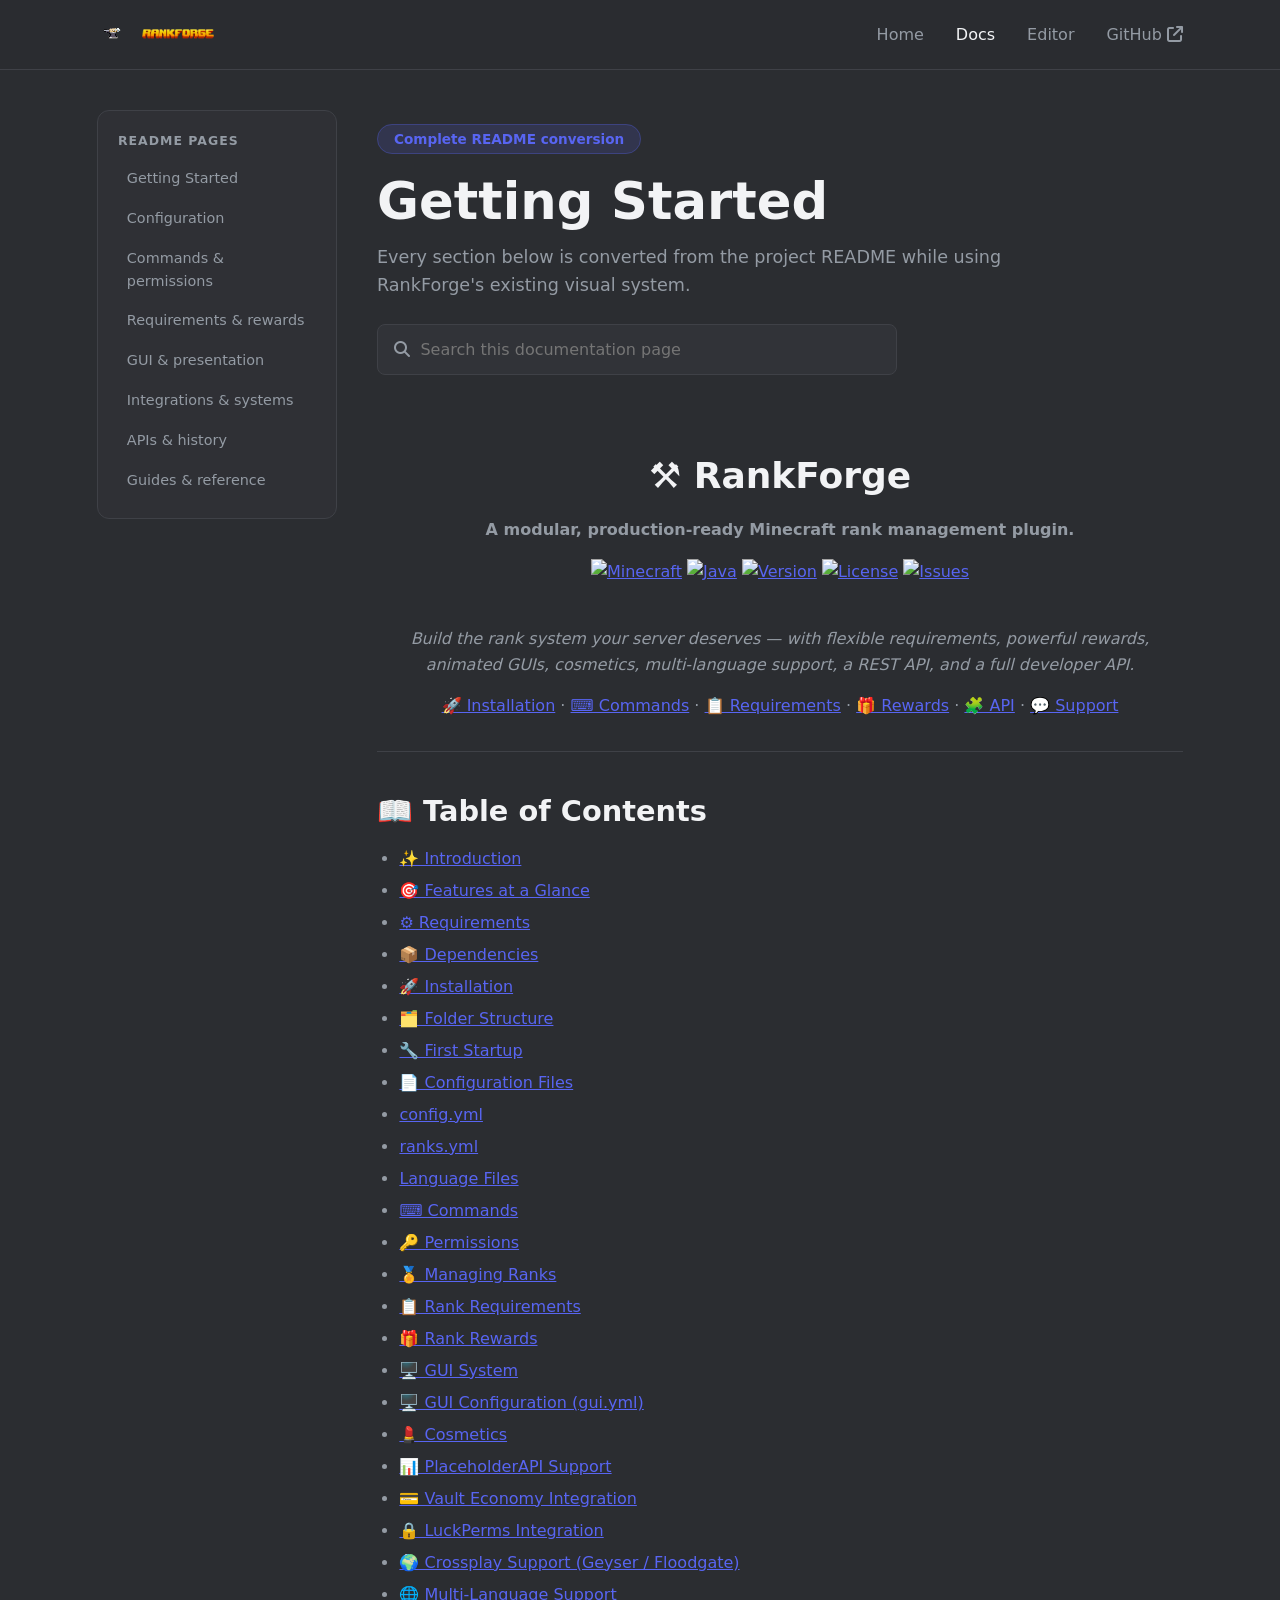
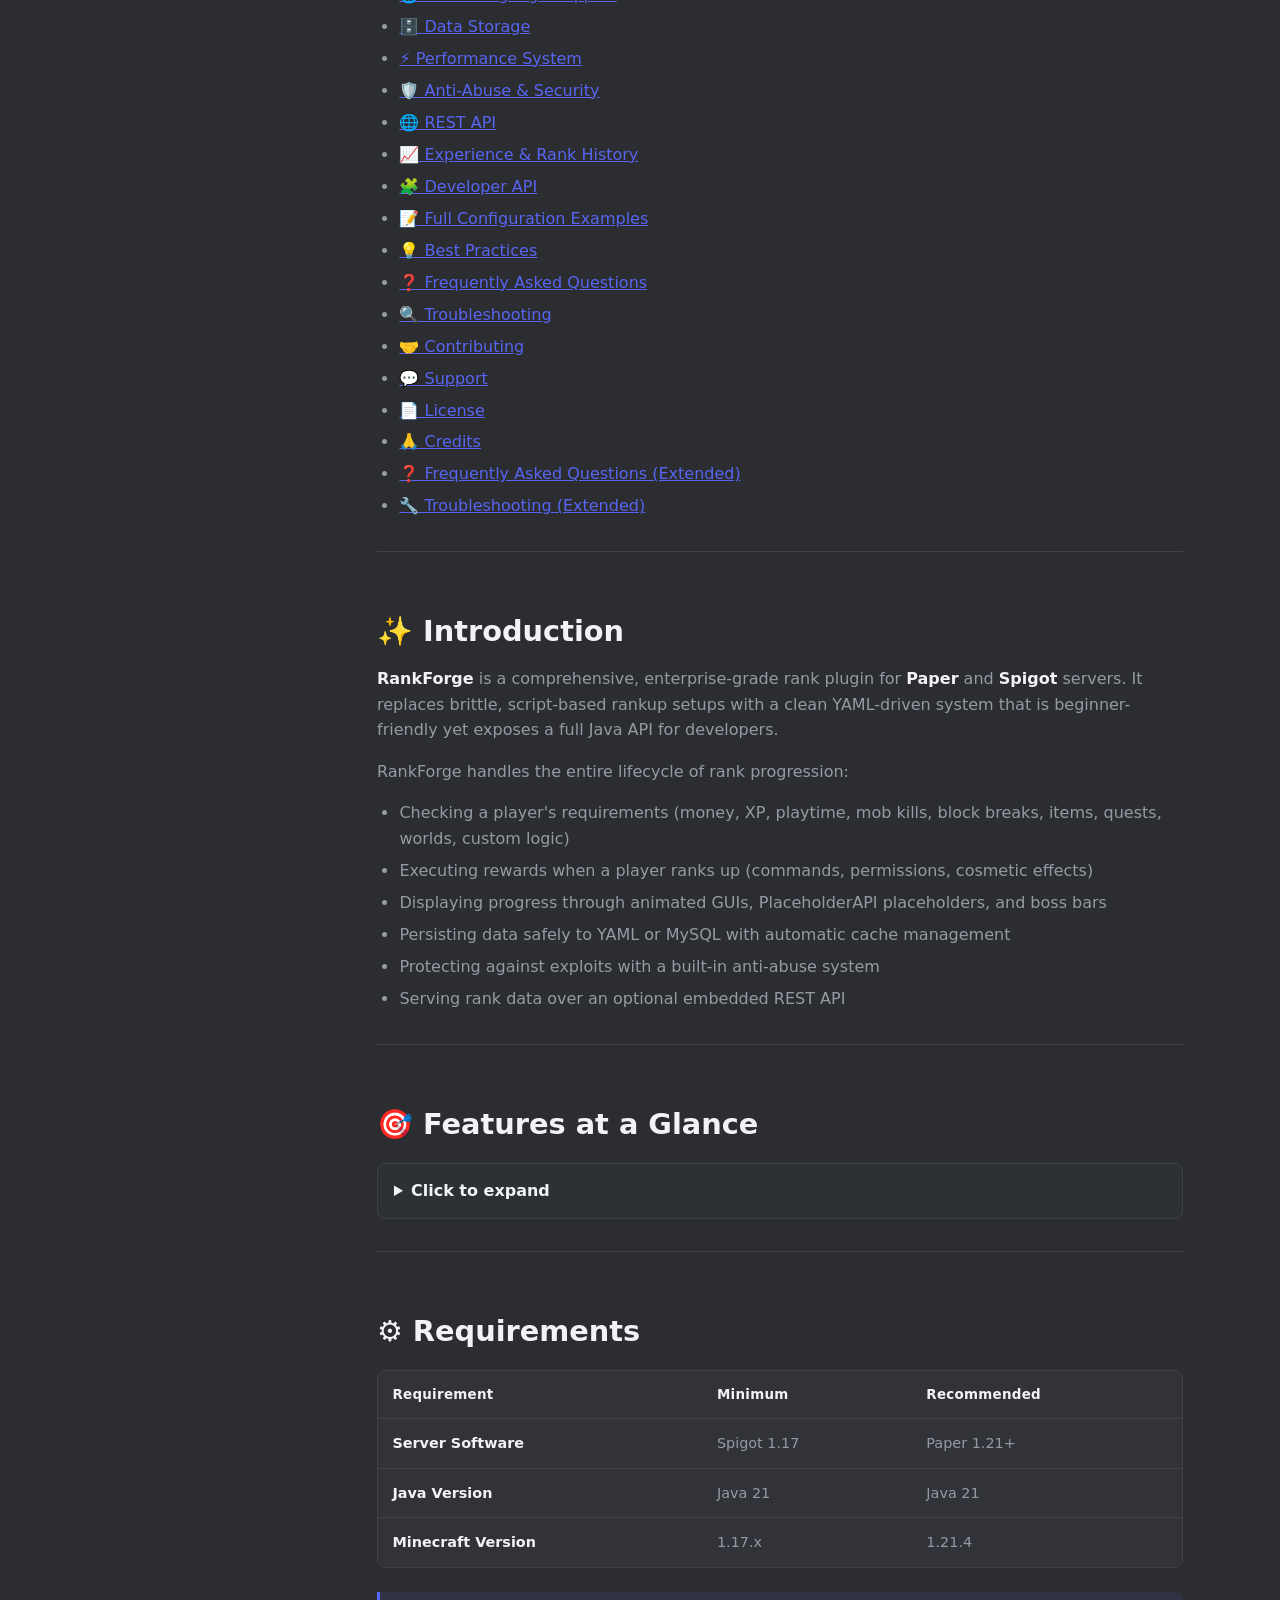
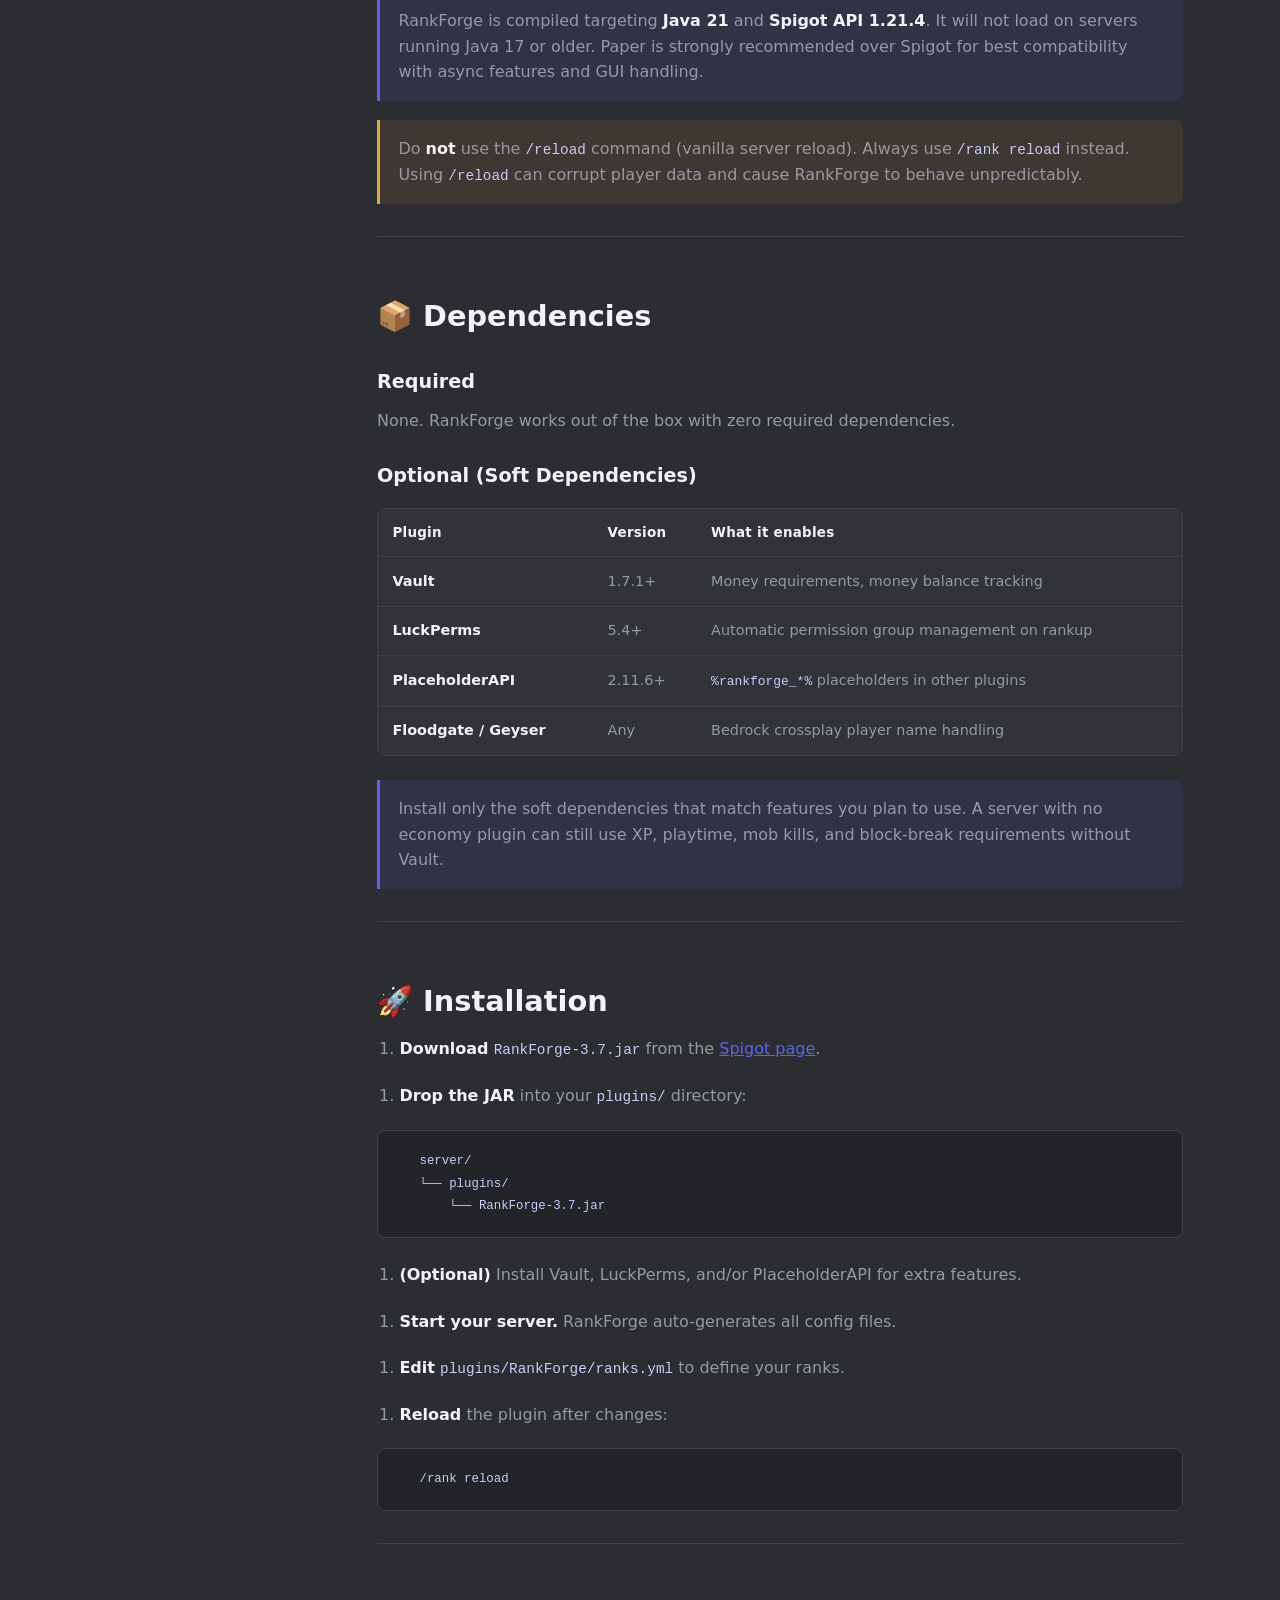
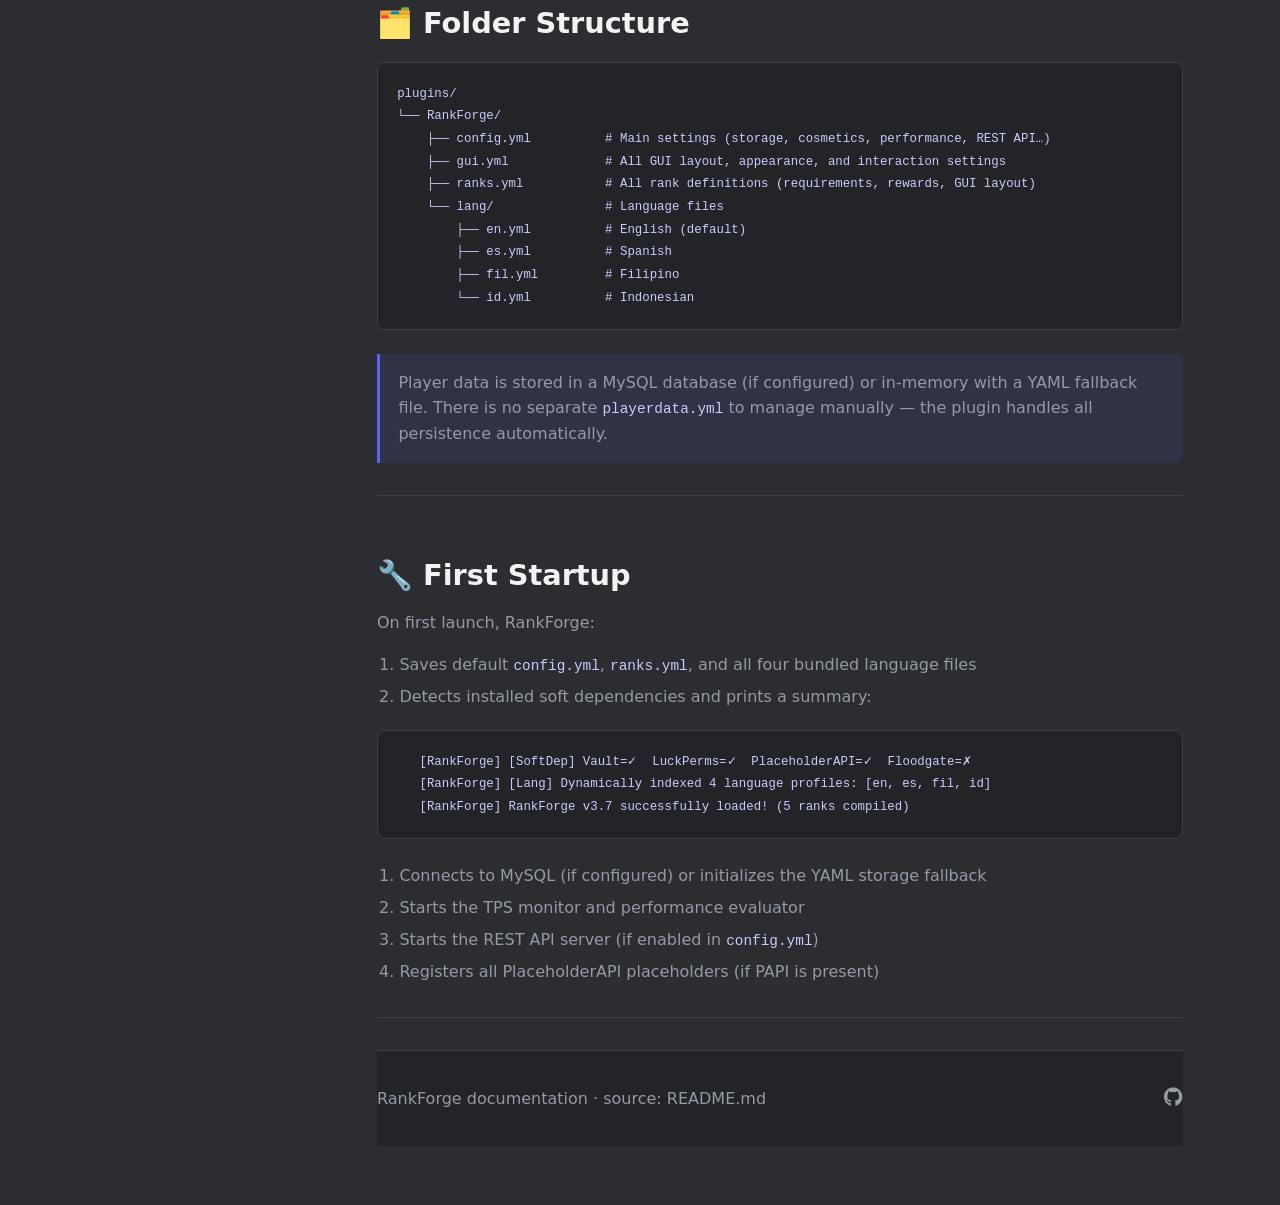
==== docs/index.html @ 4c7c8522 "Updated" ====
<!DOCTYPE html>
<html lang="en">
<head>
    <meta charset="UTF-8">
    <meta name="viewport" content="width=device-width, initial-scale=1.0">
    <meta name="description" content="Complete RankForge documentation converted from README.md.">
    <link rel="icon" href="../assets/img/icon.png">
    <title>Getting Started · RankForge Docs</title>
    <link rel="stylesheet" href="../css/style.css">
    <link rel="stylesheet" href="docs.css">
    <link rel="stylesheet" href="https://cdnjs.cloudflare.com/ajax/libs/font-awesome/6.4.0/css/all.min.css">
</head>
<body>
    <header class="navbar">
        <div class="container nav-container">
            <a href="../index.html" class="logo-brand">
                <img src="../assets/img/icon.png" alt="RankForge Icon" class="nav-icon">
                <img src="../assets/img/logo.png" alt="RankForge Logo" class="nav-logo-img">
            </a>
            <nav class="nav-links" id="navLinks">
                <a href="../index.html">Home</a>
                <a href="index.html" class="active">Docs</a>
                <a href="../editor/index.html">Editor</a>
                <a href="https://github.com/JoshuaOP/RankForge" target="_blank" rel="noreferrer">GitHub <i class="fa-solid fa-arrow-up-right-from-square"></i></a>
            </nav>
            <div class="hamburger" id="hamburger"><i class="fa-solid fa-bars"></i></div>
        </div>
    </header>

    <div class="docs-shell">
        <aside class="docs-sidebar" aria-label="Documentation pages">
            <h2>README pages</h2>
            <ul><li><a href="index.html" class="active">Getting Started</a></li><li><a href="configuration.html">Configuration</a></li><li><a href="commands.html">Commands &amp; permissions</a></li><li><a href="requirements.html">Requirements &amp; rewards</a></li><li><a href="gui.html">GUI &amp; presentation</a></li><li><a href="integrations.html">Integrations &amp; systems</a></li><li><a href="api.html">APIs &amp; history</a></li><li><a href="guides.html">Guides &amp; reference</a></li></ul>
        </aside>
        <main class="docs-main">
            <section class="docs-hero">
                <span class="badge">Complete README conversion</span>
                <h1>Getting Started</h1>
                <p>Every section below is converted from the project README while using RankForge's existing visual system.</p>
                <label class="docs-search" for="docsSearch">
                    <i class="fa-solid fa-magnifying-glass" aria-hidden="true"></i>
                    <input id="docsSearch" type="search" placeholder="Search this documentation page" autocomplete="off">
                </label>
            </section>
            <div class="docs-prose"><div align="center">
<h1 id="rankforge">⚒️ RankForge</h1>
<p><strong>A modular, production-ready Minecraft rank management plugin.</strong></p>
<p><a href="https://www.minecraft.net/" target="_blank" rel="noreferrer"><img class="docs-badge" src="https://img.shields.io/badge/Minecraft-1.20+-brightgreen?style=for-the-badge&amp;logo=minecraft" alt="Minecraft"></a> <a href="https://adoptium.net/" target="_blank" rel="noreferrer"><img class="docs-badge" src="https://img.shields.io/badge/Java-21%2B-orange?style=for-the-badge&amp;logo=openjdk" alt="Java"></a> <a href="https://github.com/JoshuaOP/RankForge/releases" target="_blank" rel="noreferrer"><img class="docs-badge" src="https://img.shields.io/badge/Version-3.7-purple?style=for-the-badge" alt="Version"></a> <a href="../LICENSE"><img class="docs-badge" src="https://img.shields.io/badge/License-MIT-blue?style=for-the-badge" alt="License"></a> <a href="https://github.com/JoshuaOP/RankForge/issues" target="_blank" rel="noreferrer"><img class="docs-badge" src="https://img.shields.io/github/issues/JoshuaOP/RankForge?style=for-the-badge" alt="Issues"></a></p>
<br/>
<p><em>Build the rank system your server deserves — with flexible requirements, powerful rewards, animated GUIs, cosmetics, multi-language support, a REST API, and a full developer API.</em></p>
<p><a href="index.html#installation">🚀 Installation</a> · <a href="commands.html#commands">⌨️ Commands</a> · <a href="requirements.html#rank-requirements">📋 Requirements</a> · <a href="requirements.html#rank-rewards">🎁 Rewards</a> · <a href="api.html#developer-api">🧩 API</a> · <a href="guides.html#support">💬 Support</a></p>
</div>
<hr>
<section class="docs-section"><h2 id="table-of-contents">📖 Table of Contents</h2>
<ul><li><a href="index.html#introduction">✨ Introduction</a></li><li><a href="index.html#features-at-a-glance">🎯 Features at a Glance</a></li><li><a href="index.html#requirements-1">⚙️ Requirements</a></li><li><a href="index.html#dependencies">📦 Dependencies</a></li><li><a href="index.html#installation">🚀 Installation</a></li><li><a href="index.html#folder-structure">🗂️ Folder Structure</a></li><li><a href="index.html#first-startup">🔧 First Startup</a></li><li><a href="configuration.html#configuration-files">📄 Configuration Files</a></li><li><a href="configuration.html#configyml">config.yml</a></li><li><a href="configuration.html#ranksyml">ranks.yml</a></li><li><a href="configuration.html#language-files">Language Files</a></li><li><a href="commands.html#commands">⌨️ Commands</a></li><li><a href="commands.html#permissions">🔑 Permissions</a></li><li><a href="commands.html#managing-ranks">🏅 Managing Ranks</a></li><li><a href="requirements.html#rank-requirements">📋 Rank Requirements</a></li><li><a href="requirements.html#rank-rewards">🎁 Rank Rewards</a></li><li><a href="gui.html#gui-system">🖥️ GUI System</a></li><li><a href="gui.html#gui-configuration-guiyml">🖥️ GUI Configuration (gui.yml)</a></li><li><a href="gui.html#cosmetics-1">💄 Cosmetics</a></li><li><a href="gui.html#placeholderapi-support">📊 PlaceholderAPI Support</a></li><li><a href="integrations.html#vault-economy-integration">💳 Vault Economy Integration</a></li><li><a href="integrations.html#luckperms-integration">🔒 LuckPerms Integration</a></li><li><a href="integrations.html#crossplay-support-geyser-floodgate">🌍 Crossplay Support (Geyser / Floodgate)</a></li><li><a href="integrations.html#multi-language-support">🌐 Multi-Language Support</a></li><li><a href="integrations.html#data-storage-1">🗄️ Data Storage</a></li><li><a href="integrations.html#performance-system">⚡ Performance System</a></li><li><a href="integrations.html#anti-abuse-security">🛡️ Anti-Abuse &amp; Security</a></li><li><a href="api.html#rest-api-1">🌐 REST API</a></li><li><a href="api.html#experience-rank-history">📈 Experience &amp; Rank History</a></li><li><a href="api.html#developer-api">🧩 Developer API</a></li><li><a href="guides.html#full-configuration-examples">📝 Full Configuration Examples</a></li><li><a href="guides.html#best-practices">💡 Best Practices</a></li><li><a href="guides.html#frequently-asked-questions-1">❓ Frequently Asked Questions</a></li><li><a href="guides.html#troubleshooting-1">🔍 Troubleshooting</a></li><li><a href="guides.html#contributing">🤝 Contributing</a></li><li><a href="guides.html#support">💬 Support</a></li><li><a href="guides.html#license">📄 License</a></li><li><a href="guides.html#credits">🙏 Credits</a></li><li><a href="guides.html#frequently-asked-questions-1">❓ Frequently Asked Questions (Extended)</a></li><li><a href="guides.html#troubleshooting-1">🔧 Troubleshooting (Extended)</a></li></ul>
<hr></section>
<section class="docs-section"><h2 id="introduction">✨ Introduction</h2>
<p><strong>RankForge</strong> is a comprehensive, enterprise-grade rank plugin for <strong>Paper</strong> and <strong>Spigot</strong> servers. It replaces brittle, script-based rankup setups with a clean YAML-driven system that is beginner-friendly yet exposes a full Java API for developers.</p>
<p>RankForge handles the entire lifecycle of rank progression:</p>
<ul><li>Checking a player's requirements (money, XP, playtime, mob kills, block breaks, items, quests, worlds, custom logic)</li><li>Executing rewards when a player ranks up (commands, permissions, cosmetic effects)</li><li>Displaying progress through animated GUIs, PlaceholderAPI placeholders, and boss bars</li><li>Persisting data safely to YAML or MySQL with automatic cache management</li><li>Protecting against exploits with a built-in anti-abuse system</li><li>Serving rank data over an optional embedded REST API</li></ul>
<hr></section>
<section class="docs-section"><h2 id="features-at-a-glance">🎯 Features at a Glance</h2>
<details class="docs-details">
<summary><strong>Click to expand</strong></summary>
<h3 id="core">Core</h3>
<ul><li>🏅 Unlimited ranks defined in a single <code>ranks.yml</code></li><li>🔗 Linked-list rank chain: each rank points to the next via <code>next-rank</code></li><li>🛡️ Slot-based GUI positioning — each rank occupies a configurable inventory slot</li><li>💾 Hot-reload without server restart (<code>/rank reload</code>)</li><li>🔧 In-game rank creation, editing, and deletion via chat prompts and GUI</li></ul>
<h3 id="requirements">Requirements</h3>
<ul><li>💰 <strong>Money</strong> — Vault economy balance</li><li>⭐ <strong>XP Level</strong> — Vanilla Minecraft experience level</li><li>⏱️ <strong>Playtime</strong> — Tracked via real wall-clock time (independent of server TPS), configurable with a human-readable duration format (<code>1d 12hr 30m</code>) or plain minutes</li><li>⚔️ <strong>Mob Kills</strong> — Tracked via vanilla <code>MOB_KILLS</code> statistic</li><li>🪨 <strong>Block Breaks</strong> — Exact per-player counter via a dedicated event listener</li><li>📊 <strong>Bukkit Statistics</strong> — Any untyped <code>Statistic</code> enum value</li><li>🔐 <strong>Permission</strong> — A single required permission node</li><li>🧩 <strong>Quests</strong> — Quest IDs checked as <code>rankforge.quest.completed.&lt;id&gt;</code> permissions</li><li>🗺️ <strong>World Lock</strong> — Player must be in a specific world</li><li>🎒 <strong>Items</strong> — Specific materials and quantities in inventory</li><li>🔧 <strong>Custom</strong> — Register your own logic via <code>CustomRequirementRegistry</code> API</li></ul>
<h3 id="rewards">Rewards</h3>
<ul><li>💻 <strong>Commands</strong> — Execute any console command on rankup</li><li>🔐 <strong>Permissions</strong> — Auto-apply LuckPerms groups or Bukkit permission attachments</li><li>📣 <strong>Server Broadcast</strong> — Configurable chat broadcast to all players</li><li>🎬 <strong>Title &amp; Subtitle</strong> — Full-screen rank-up title with configurable timing</li><li>🔊 <strong>Action Bar</strong> — Persistent action bar notification on rankup</li><li>🌟 <strong>Boss Bar</strong> — Rank-up and progress boss bars with auto-dismiss</li><li>✨ <strong>Particle Trail</strong> — Timed particle effect around the player on rankup</li><li>🪧 <strong>Tablist Prefix</strong> — Player's tab-list name updated with their rank prefix</li></ul>
<h3 id="administration">Administration</h3>
<ul><li>🖥️ <strong>Animated Rank Tree GUI</strong> — Players browse all ranks visually</li><li>✏️ <strong>Admin Editor GUI</strong> — Create and edit ranks in-game</li><li>🔀 <strong>Drag-and-Drop Slot Editor</strong> — Reorder ranks in the GUI without editing YAML</li><li>👥 <strong>Player List GUI</strong> — Browse and edit any player's rank data in-game</li><li>🎯 <strong>Requirement Bypass</strong> — Waive a single requirement for a specific player with <code>/rank bypassreq</code>, without force-setting their rank</li><li>🌍 <strong>Multi-Language</strong> — Built-in: English, Spanish, Filipino, Indonesian; fully extensible</li><li>🌐 <strong>REST API</strong> — Optional embedded HTTP server for external dashboard integrations</li><li>📈 <strong>Rank History</strong> — Full per-player audit log of every rank change</li><li>🎮 <strong>XP Management</strong> — Custom experience tracking with admin set/add commands</li><li>📦 <strong>MySQL + HikariCP</strong> — Connection-pooled MySQL backend; YAML fallback</li><li>🔄 <strong>Auto-Repair</strong> — Orphaned rank IDs repaired automatically on reload/join</li><li>⚡ <strong>TPS-Aware Performance</strong> — Automatically degrades heavy effects under server load</li><li>🛡️ <strong>Anti-Abuse</strong> — Macro detection, command rate limiting, admin rollback tracking</li><li>🎮 <strong>Crossplay</strong> — Native Geyser/Floodgate Bedrock prefix stripping</li></ul>
</details>
<hr></section>
<section class="docs-section"><h2 id="requirements-1">⚙️ Requirements</h2>
<div class="docs-table-wrap"><table class="docs-table"><thead><tr><th>Requirement</th><th>Minimum</th><th>Recommended</th></tr></thead><tbody><tr><td><strong>Server Software</strong></td><td>Spigot 1.17</td><td>Paper 1.21+</td></tr><tr><td><strong>Java Version</strong></td><td>Java 21</td><td>Java 21</td></tr><tr><td><strong>Minecraft Version</strong></td><td>1.17.x</td><td>1.21.4</td></tr></tbody></table></div>
<div class="docs-callout important"><p>RankForge is compiled targeting <strong>Java 21</strong> and <strong>Spigot API 1.21.4</strong>. It will not load on servers running Java 17 or older. Paper is strongly recommended over Spigot for best compatibility with async features and GUI handling.</p></div>
<div class="docs-callout warning"><p>Do <strong>not</strong> use the <code>/reload</code> command (vanilla server reload). Always use <code>/rank reload</code> instead. Using <code>/reload</code> can corrupt player data and cause RankForge to behave unpredictably.</p></div>
<hr></section>
<section class="docs-section"><h2 id="dependencies">📦 Dependencies</h2>
<h3 id="required">Required</h3>
<p>None. RankForge works out of the box with zero required dependencies.</p>
<h3 id="optional-soft-dependencies">Optional (Soft Dependencies)</h3>
<div class="docs-table-wrap"><table class="docs-table"><thead><tr><th>Plugin</th><th>Version</th><th>What it enables</th></tr></thead><tbody><tr><td><strong>Vault</strong></td><td>1.7.1+</td><td>Money requirements, money balance tracking</td></tr><tr><td><strong>LuckPerms</strong></td><td>5.4+</td><td>Automatic permission group management on rankup</td></tr><tr><td><strong>PlaceholderAPI</strong></td><td>2.11.6+</td><td><code>%rankforge_*%</code> placeholders in other plugins</td></tr><tr><td><strong>Floodgate / Geyser</strong></td><td>Any</td><td>Bedrock crossplay player name handling</td></tr></tbody></table></div>
<div class="docs-callout tip"><p>Install only the soft dependencies that match features you plan to use. A server with no economy plugin can still use XP, playtime, mob kills, and block-break requirements without Vault.</p></div>
<hr></section>
<section class="docs-section"><h2 id="installation">🚀 Installation</h2>
<ol><li><strong>Download</strong> <code>RankForge-3.7.jar</code> from the <a href="https://www.spigotmc.org/resources/%E2%9C%A6-rankforge-%E2%9A%A1.134929/" target="_blank" rel="noreferrer">Spigot page</a>.</li></ol>
<ol><li><strong>Drop the JAR</strong> into your <code>plugins/</code> directory:</li></ol>
<pre class="docs-code"><code>   server/
   └── plugins/
       └── RankForge-3.7.jar</code></pre>
<ol><li><strong>(Optional)</strong> Install Vault, LuckPerms, and/or PlaceholderAPI for extra features.</li></ol>
<ol><li><strong>Start your server.</strong> RankForge auto-generates all config files.</li></ol>
<ol><li><strong>Edit</strong> <code>plugins/RankForge/ranks.yml</code> to define your ranks.</li></ol>
<ol><li><strong>Reload</strong> the plugin after changes:</li></ol>
<pre class="docs-code"><code>   /rank reload</code></pre>
<hr></section>
<section class="docs-section"><h2 id="folder-structure">🗂️ Folder Structure</h2>
<pre class="docs-code"><code>plugins/
└── RankForge/
    ├── config.yml          # Main settings (storage, cosmetics, performance, REST API…)
    ├── gui.yml             # All GUI layout, appearance, and interaction settings
    ├── ranks.yml           # All rank definitions (requirements, rewards, GUI layout)
    └── lang/               # Language files
        ├── en.yml          # English (default)
        ├── es.yml          # Spanish
        ├── fil.yml         # Filipino
        └── id.yml          # Indonesian</code></pre>
<div class="docs-callout note"><p>Player data is stored in a MySQL database (if configured) or in-memory with a YAML fallback file. There is no separate <code>playerdata.yml</code> to manage manually — the plugin handles all persistence automatically.</p></div>
<hr></section>
<section class="docs-section"><h2 id="first-startup">🔧 First Startup</h2>
<p>On first launch, RankForge:</p>
<ol><li>Saves default <code>config.yml</code>, <code>ranks.yml</code>, and all four bundled language files</li><li>Detects installed soft dependencies and prints a summary:</li></ol>
<pre class="docs-code"><code>   [RankForge] [SoftDep] Vault=✓  LuckPerms=✓  PlaceholderAPI=✓  Floodgate=✗
   [RankForge] [Lang] Dynamically indexed 4 language profiles: [en, es, fil, id]
   [RankForge] RankForge v3.7 successfully loaded! (5 ranks compiled)</code></pre>
<ol><li>Connects to MySQL (if configured) or initializes the YAML storage fallback</li><li>Starts the TPS monitor and performance evaluator</li><li>Starts the REST API server (if enabled in <code>config.yml</code>)</li><li>Registers all PlaceholderAPI placeholders (if PAPI is present)</li></ol>
<hr></section></div>
            <footer class="docs-footer">
                <div class="footer-content">
                    <span>RankForge documentation · source: README.md</span>
                    <div class="social-links">
                        <a href="https://github.com/JoshuaOP/RankForge" target="_blank" rel="noreferrer" aria-label="RankForge on GitHub"><i class="fa-brands fa-github"></i></a>
                    </div>
                </div>
            </footer>
        </main>
    </div>
    <script src="../js/main.js"></script>
    <script src="docs.js"></script>
</body>
</html>
---- css/style.css ----
:root {
    --bg-color: #2b2d31;        /* Neutral medium slate gray background */
    --card-bg: #313338;         /* Slightly lighter gray for cards */
    --accent-color: #5865f2;    /* Vibrant accent */
    --accent-hover: #4752c4;
    --text-main: #f2f3f5;       /* High-contrast readable text */
    --text-muted: #949ba4;      /* Muted gray text */
    --border-color: #3f4147;    /* Subtle matching border */
}

* {
    margin: 0;
    padding: 0;
    box-sizing: border-box;
    font-family: 'Segoe UI', system-ui, -apple-system, sans-serif;
}

body {
    background-color: var(--bg-color);
    color: var(--text-main);
    line-height: 1.6;
}

/* Container */
.container {
    max-width: 1150px;
    margin: 0 auto;
    padding: 0 2rem;
}

/* Navbar */
.navbar {
    position: fixed;
    top: 0;
    left: 0;
    width: 100%;
    background: rgba(43, 45, 49, 0.9);
    backdrop-filter: blur(10px);
    border-bottom: 1px solid var(--border-color);
    z-index: 1000;
    height: 70px;
    display: flex;
    align-items: center;
}

.nav-container {
    display: flex;
    justify-content: space-between;
    align-items: center;
    width: 100%;
}

/* Navbar Logo Branding */
.logo-brand {
    display: flex;
    align-items: center;
    gap: 0.6rem;
    text-decoration: none;
}

.nav-icon {
    width: 32px;
    height: 32px;
    object-fit: contain;
    image-rendering: pixelated;
}

.nav-logo-img {
    height: 26px;
    width: auto;
    object-fit: contain;
}

.nav-links {
    display: flex;
    gap: 2rem;
    align-items: center;
}

.nav-links a {
    color: var(--text-muted);
    text-decoration: none;
    font-weight: 500;
    transition: color 0.2s;
}

.nav-links a:hover, .nav-links a.active {
    color: var(--text-main);
}

.hamburger {
    display: none;
    cursor: pointer;
    font-size: 1.5rem;
    color: var(--text-main);
}

/* Hero Section */
.hero {
    position: relative;
    padding: 10rem 0 6rem;
    text-align: center;
    overflow: hidden;
}

.hero-glow {
    position: absolute;
    top: 20%;
    left: 50%;
    transform: translate(-50%, -50%);
    width: 400px;
    height: 400px;
    background: var(--accent-color);
    filter: blur(140px);
    opacity: 0.15;
    z-index: -1;
}

.badge {
    background: rgba(88, 101, 242, 0.15);
    color: var(--accent-color);
    padding: 0.4rem 1rem;
    border-radius: 50px;
    font-size: 0.85rem;
    font-weight: 600;
    border: 1px solid rgba(88, 101, 242, 0.3);
}

/* Custom Hero Graphic Banner */
.hero-logo-container {
    margin: 1.5rem auto 1rem;
}

.hero-logo {
    max-width: 100%;
    width: 550px;
    height: auto;
    object-fit: contain;
    filter: drop-shadow(0 10px 20px rgba(0, 0, 0, 0.3));
}

.hero p {
    color: var(--text-muted);
    font-size: 1.15rem;
    max-width: 600px;
    margin: 0 auto 2.5rem;
}

.hero-btns {
    display: flex;
    gap: 1rem;
    justify-content: center;
}

.btn {
    display: inline-flex;
    align-items: center;
    gap: 0.6rem;
    padding: 0.75rem 1.5rem;
    border-radius: 8px;
    font-weight: 600;
    text-decoration: none;
    transition: background 0.2s, transform 0.1s;
}

.btn-primary {
    background-color: var(--accent-color);
    color: white;
}

.btn-primary:hover {
    background-color: var(--accent-hover);
}

.btn-secondary {
    background-color: var(--card-bg);
    color: var(--text-main);
    border: 1px solid var(--border-color);
}

.btn-secondary:hover {
    background-color: #383a40;
}

/* Features Section */
.features {
    padding: 5rem 0;
    text-align: center;
}

.features h2 {
    font-size: 2.2rem;
    margin-bottom: 0.5rem;
}

.section-subtitle {
    color: var(--text-muted);
    margin-bottom: 3rem;
}

.feature-grid {
    display: grid;
    grid-template-columns: repeat(auto-fit, minmax(300px, 1fr));
    gap: 2rem;
    text-align: left;
}

.feature-card {
    background-color: var(--card-bg);
    border: 1px solid var(--border-color);
    padding: 2.5rem;
    border-radius: 12px;
    box-shadow: 0 4px 6px -1px rgba(0, 0, 0, 0.1);
    transition: transform 0.2s, border-color 0.2s;
}

.feature-card:hover {
    transform: translateY(-4px);
    border-color: var(--accent-color);
}

.icon-box {
    font-size: 1.5rem;
    color: var(--accent-color);
    margin-bottom: 1.2rem;
}

.feature-card h3 {
    margin-bottom: 0.75rem;
    font-size: 1.25rem;
}

.feature-card p {
    color: var(--text-muted);
    font-size: 0.95rem;
}

/* Footer */
footer {
    border-top: 1px solid var(--border-color);
    padding: 2rem 0;
    margin-top: 4rem;
    color: var(--text-muted);
    background-color: #232428;
}

.footer-content {
    display: flex;
    justify-content: space-between;
    align-items: center;
}

.social-links {
    display: flex;
    gap: 1.5rem;
    font-size: 1.2rem;
}

.social-links a {
    color: var(--text-muted);
    transition: color 0.2s;
}

.social-links a:hover {
    color: var(--text-main);
}

/* Responsive Design & Mobile Menu Fixes */
@media (max-width: 768px) {
    .nav-links {
        display: none;
        flex-direction: column;
        position: absolute;
        top: 70px;
        left: 0;
        width: 100%;
        background-color: var(--card-bg);
        padding: 1.5rem 2rem;
        border-bottom: 1px solid var(--border-color);
        box-shadow: 0 10px 25px rgba(0, 0, 0, 0.4);
        gap: 1.2rem;
    }

    .nav-links.active {
        display: flex;
    }

    .hamburger {
        display: block;
    }

    .hero {
        padding: 8rem 0 4rem;
    }

    .hero-logo {
        width: 100%;
        max-width: 320px;
    }

    .hero-btns {
        flex-direction: column;
        width: 100%;
        padding: 0 1rem;
    }

    .btn {
        width: 100%;
        justify-content: center;
    }

    .footer-content {
        flex-direction: column;
        gap: 1rem;
        text-align: center;
    }
}
---- docs/docs.css ----
:root {
    --bg-color: #2b2d31;        /* Neutral medium slate gray background */
    --card-bg: #313338;         /* Slightly lighter gray for cards */
    --accent-color: #5865f2;    /* Vibrant accent */
    --accent-hover: #4752c4;
    --text-main: #f2f3f5;       /* High-contrast readable text */
    --text-muted: #949ba4;      /* Muted gray text */
    --border-color: #3f4147;    /* Subtle matching border */
}

* {
    margin: 0;
    padding: 0;
    box-sizing: border-box;
    font-family: 'Segoe UI', system-ui, -apple-system, sans-serif;
}

body {
    background-color: var(--bg-color);
    color: var(--text-main);
    line-height: 1.6;
}

/* Container */
.container {
    max-width: 1150px;
    margin: 0 auto;
    padding: 0 2rem;
}

/* Navbar */
.navbar {
    position: fixed;
    top: 0;
    left: 0;
    width: 100%;
    background: rgba(43, 45, 49, 0.9);
    backdrop-filter: blur(10px);
    border-bottom: 1px solid var(--border-color);
    z-index: 1000;
    height: 70px;
    display: flex;
    align-items: center;
}

.nav-container {
    display: flex;
    justify-content: space-between;
    align-items: center;
    width: 100%;
}

/* Navbar Logo Branding */
.logo-brand {
    display: flex;
    align-items: center;
    gap: 0.6rem;
    text-decoration: none;
}

.nav-icon {
    width: 32px;
    height: 32px;
    object-fit: contain;
    image-rendering: pixelated;
}

.nav-logo-img {
    height: 26px;
    width: auto;
    object-fit: contain;
}

.nav-links {
    display: flex;
    gap: 2rem;
    align-items: center;
}

.nav-links a {
    color: var(--text-muted);
    text-decoration: none;
    font-weight: 500;
    transition: color 0.2s;
}

.nav-links a:hover, .nav-links a.active {
    color: var(--text-main);
}

.hamburger {
    display: none;
    cursor: pointer;
    font-size: 1.5rem;
    color: var(--text-main);
}

/* Hero Section */
.hero {
    position: relative;
    padding: 10rem 0 6rem;
    text-align: center;
    overflow: hidden;
}

.hero-glow {
    position: absolute;
    top: 20%;
    left: 50%;
    transform: translate(-50%, -50%);
    width: 400px;
    height: 400px;
    background: var(--accent-color);
    filter: blur(140px);
    opacity: 0.15;
    z-index: -1;
}

.badge {
    background: rgba(88, 101, 242, 0.15);
    color: var(--accent-color);
    padding: 0.4rem 1rem;
    border-radius: 50px;
    font-size: 0.85rem;
    font-weight: 600;
    border: 1px solid rgba(88, 101, 242, 0.3);
}

/* Custom Hero Graphic Banner */
.hero-logo-container {
    margin: 1.5rem auto 1rem;
}

.hero-logo {
    max-width: 100%;
    width: 550px;
    height: auto;
    object-fit: contain;
    filter: drop-shadow(0 10px 20px rgba(0, 0, 0, 0.3));
}

.hero p {
    color: var(--text-muted);
    font-size: 1.15rem;
    max-width: 600px;
    margin: 0 auto 2.5rem;
}

.hero-btns {
    display: flex;
    gap: 1rem;
    justify-content: center;
}

.btn {
    display: inline-flex;
    align-items: center;
    gap: 0.6rem;
    padding: 0.75rem 1.5rem;
    border-radius: 8px;
    font-weight: 600;
    text-decoration: none;
    transition: background 0.2s, transform 0.1s;
}

.btn-primary {
    background-color: var(--accent-color);
    color: white;
}

.btn-primary:hover {
    background-color: var(--accent-hover);
}

.btn-secondary {
    background-color: var(--card-bg);
    color: var(--text-main);
    border: 1px solid var(--border-color);
}

.btn-secondary:hover {
    background-color: #383a40;
}

/* Features Section */
.features {
    padding: 5rem 0;
    text-align: center;
}

.features h2 {
    font-size: 2.2rem;
    margin-bottom: 0.5rem;
}

.section-subtitle {
    color: var(--text-muted);
    margin-bottom: 3rem;
}

.feature-grid {
    display: grid;
    grid-template-columns: repeat(auto-fit, minmax(300px, 1fr));
    gap: 2rem;
    text-align: left;
}

.feature-card {
    background-color: var(--card-bg);
    border: 1px solid var(--border-color);
    padding: 2.5rem;
    border-radius: 12px;
    box-shadow: 0 4px 6px -1px rgba(0, 0, 0, 0.1);
    transition: transform 0.2s, border-color 0.2s;
}

.feature-card:hover {
    transform: translateY(-4px);
    border-color: var(--accent-color);
}

.icon-box {
    font-size: 1.5rem;
    color: var(--accent-color);
    margin-bottom: 1.2rem;
}

.feature-card h3 {
    margin-bottom: 0.75rem;
    font-size: 1.25rem;
}

.feature-card p {
    color: var(--text-muted);
    font-size: 0.95rem;
}

/* Footer */
footer {
    border-top: 1px solid var(--border-color);
    padding: 2rem 0;
    margin-top: 4rem;
    color: var(--text-muted);
    background-color: #232428;
}

.footer-content {
    display: flex;
    justify-content: space-between;
    align-items: center;
}

.social-links {
    display: flex;
    gap: 1.5rem;
    font-size: 1.2rem;
}

.social-links a {
    color: var(--text-muted);
    transition: color 0.2s;
}

.social-links a:hover {
    color: var(--text-main);
}

/* RankForge documentation layout additions.
   The shared site stylesheet remains the source of truth for colors, type, buttons,
   cards, navigation, and breakpoints. */
.docs-shell {
    display: grid;
    grid-template-columns: 240px minmax(0, 1fr);
    gap: 2.5rem;
    max-width: 1150px;
    margin: 70px auto 0;
    padding: 2.5rem 2rem 4rem;
}

.docs-sidebar {
    position: sticky;
    top: 94px;
    align-self: start;
    max-height: calc(100vh - 116px);
    overflow-y: auto;
    padding: 1.25rem;
    background: rgba(49, 51, 56, 0.72);
    border: 1px solid var(--border-color);
    border-radius: 12px;
}

.docs-sidebar h2 {
    font-size: 0.78rem;
    letter-spacing: 0.08em;
    text-transform: uppercase;
    color: var(--text-muted);
    margin: 1.25rem 0 0.6rem;
}

.docs-sidebar h2:first-child {
    margin-top: 0;
}

.docs-sidebar ul {
    list-style: none;
    display: grid;
    gap: 0.25rem;
}

.docs-sidebar a {
    display: block;
    color: var(--text-muted);
    font-size: 0.9rem;
    padding: 0.4rem 0.55rem;
    border-radius: 6px;
    text-decoration: none;
    transition: color 0.2s, background 0.2s;
}

.docs-sidebar a:hover,
.docs-sidebar a.active {
    color: var(--text-main);
    background: rgba(88, 101, 242, 0.14);
}

.docs-main {
    min-width: 0;
}

.docs-hero {
    padding: 1rem 0 2.5rem;
}

.docs-hero h1 {
    font-size: clamp(2.2rem, 5vw, 3.2rem);
    line-height: 1.15;
    margin: 1.25rem 0 0.8rem;
}

.docs-hero p {
    max-width: 720px;
    color: var(--text-muted);
    font-size: 1.1rem;
}

.docs-search {
    display: flex;
    align-items: center;
    gap: 0.65rem;
    max-width: 520px;
    margin-top: 1.5rem;
    padding: 0.75rem 1rem;
    background: var(--card-bg);
    border: 1px solid var(--border-color);
    border-radius: 8px;
    color: var(--text-muted);
}

.docs-search input {
    width: 100%;
    border: 0;
    outline: 0;
    color: var(--text-main);
    background: transparent;
    font: inherit;
}

.docs-search:focus-within {
    border-color: var(--accent-color);
}

.docs-section {
    scroll-margin-top: 92px;
    margin-top: 3.5rem;
}

.docs-section:first-of-type {
    margin-top: 0;
}

.docs-section h2 {
    font-size: 1.8rem;
    margin-bottom: 0.75rem;
}

.docs-section h3 {
    font-size: 1.15rem;
    margin: 2rem 0 0.6rem;
}

.docs-section p,
.docs-section li {
    color: var(--text-muted);
}

.docs-section p {
    max-width: 780px;
    margin-bottom: 1rem;
}

.docs-section ul,
.docs-section ol {
    padding-left: 1.25rem;
    margin: 0.6rem 0 1.4rem;
}

.docs-section li + li {
    margin-top: 0.45rem;
}

.docs-section strong {
    color: var(--text-main);
}

.docs-section a:not(.btn) {
    color: var(--accent-color);
}

.docs-prose {
    min-width: 0;
}

.docs-prose h1,
.docs-prose h2,
.docs-prose h3,
.docs-prose h4,
.docs-prose h5,
.docs-prose h6 {
    scroll-margin-top: 92px;
}

.docs-prose h1 {
    font-size: 2.25rem;
    margin: 2rem 0 0.75rem;
}

.docs-prose h2 {
    font-size: 1.8rem;
    margin: 2.25rem 0 0.75rem;
}

.docs-prose h3 {
    font-size: 1.2rem;
    margin: 1.75rem 0 0.6rem;
}

.docs-prose h4,
.docs-prose h5,
.docs-prose h6 {
    font-size: 1rem;
    margin: 1.25rem 0 0.5rem;
}

.docs-prose p,
.docs-prose li {
    color: var(--text-muted);
}

.docs-prose p {
    margin-bottom: 1rem;
}

.docs-prose ul,
.docs-prose ol {
    padding-left: 1.4rem;
    margin: 0.6rem 0 1.3rem;
}

.docs-prose li + li {
    margin-top: 0.4rem;
}

.docs-prose a {
    color: var(--accent-color);
}

.docs-prose hr {
    border: 0;
    border-top: 1px solid var(--border-color);
    margin: 2rem 0;
}

.docs-prose blockquote {
    margin: 1rem 0;
    padding-left: 1rem;
    border-left: 3px solid var(--accent-color);
    color: var(--text-muted);
}

.docs-prose img.docs-badge {
    max-width: 100%;
    vertical-align: middle;
}

.docs-details {
    margin: 1rem 0 1.5rem;
    padding: 0.9rem 1rem;
    background: rgba(49, 51, 56, 0.55);
    border: 1px solid var(--border-color);
    border-radius: 8px;
}

.docs-details summary {
    color: var(--text-main);
    cursor: pointer;
}

.docs-details[open] summary {
    margin-bottom: 1rem;
}

.docs-section code,
.docs-callout code {
    color: #c9cdfd;
    font-family: ui-monospace, SFMono-Regular, Menlo, Monaco, Consolas, monospace;
    font-size: 0.9em;
}

.docs-code {
    overflow-x: auto;
    margin: 1rem 0 1.5rem;
    padding: 1.2rem;
    color: var(--text-main);
    background: #232428;
    border: 1px solid var(--border-color);
    border-radius: 8px;
    font: 0.86rem/1.65 ui-monospace, SFMono-Regular, Menlo, Monaco, Consolas, monospace;
}

.docs-callout {
    margin: 1.2rem 0;
    padding: 1rem 1.15rem;
    background: rgba(88, 101, 242, 0.1);
    border-left: 3px solid var(--accent-color);
    border-radius: 0 8px 8px 0;
}

.docs-callout p {
    margin: 0;
}

.docs-callout.warning {
    background: rgba(237, 169, 50, 0.09);
    border-left-color: #e5a83b;
}

.docs-grid {
    display: grid;
    grid-template-columns: repeat(2, minmax(0, 1fr));
    gap: 1rem;
    margin-top: 1.25rem;
}

.docs-card {
    padding: 1.25rem;
    background: var(--card-bg);
    border: 1px solid var(--border-color);
    border-radius: 10px;
}

.docs-card h3 {
    margin: 0 0 0.45rem;
    font-size: 1.05rem;
}

.docs-card p {
    margin: 0;
    font-size: 0.93rem;
}

.docs-table-wrap {
    overflow-x: auto;
    margin: 1rem 0 1.5rem;
    border: 1px solid var(--border-color);
    border-radius: 8px;
}

.docs-table {
    width: 100%;
    min-width: 560px;
    border-collapse: collapse;
    background: var(--card-bg);
    text-align: left;
}

.docs-table th,
.docs-table td {
    padding: 0.8rem 0.9rem;
    border-bottom: 1px solid var(--border-color);
    vertical-align: top;
}

.docs-table th {
    color: var(--text-main);
    font-size: 0.84rem;
    letter-spacing: 0.02em;
}

.docs-table td {
    color: var(--text-muted);
    font-size: 0.9rem;
}

.docs-table tr:last-child td {
    border-bottom: 0;
}

.docs-filtered {
    display: none;
}

.docs-footer {
    margin-top: 1rem;
}

/* Responsive Design & Media Queries */
@media (max-width: 900px) {
    .docs-shell {
        grid-template-columns: 1fr;
    }

    .docs-sidebar {
        position: static;
        max-height: none;
    }

    .docs-sidebar ul {
        grid-template-columns: repeat(2, minmax(0, 1fr));
    }
}

@media (max-width: 768px) {
    .nav-links {
        display: none;
        flex-direction: column;
        position: absolute;
        top: 70px;
        left: 0;
        width: 100%;
        background-color: var(--card-bg);
        padding: 1.5rem 2rem;
        border-bottom: 1px solid var(--border-color);
        box-shadow: 0 10px 25px rgba(0, 0, 0, 0.4);
        gap: 1.2rem;
    }

    .nav-links.active {
        display: flex;
    }

    .hamburger {
        display: block;
    }

    .hero {
        padding: 8rem 0 4rem;
    }

    .hero-logo {
        width: 100%;
        max-width: 320px;
    }

    .hero-btns {
        flex-direction: column;
        width: 100%;
        padding: 0 1rem;
    }

    .btn {
        width: 100%;
        justify-content: center;
    }

    .footer-content {
        flex-direction: column;
        gap: 1rem;
        text-align: center;
    }
}

@media (max-width: 600px) {
    .docs-shell {
        padding: 1.5rem 1rem 3rem;
    }

    .docs-sidebar ul,
    .docs-grid {
        grid-template-columns: 1fr;
    }

    .docs-hero h1 {
        font-size: 2.2rem;
    }
}
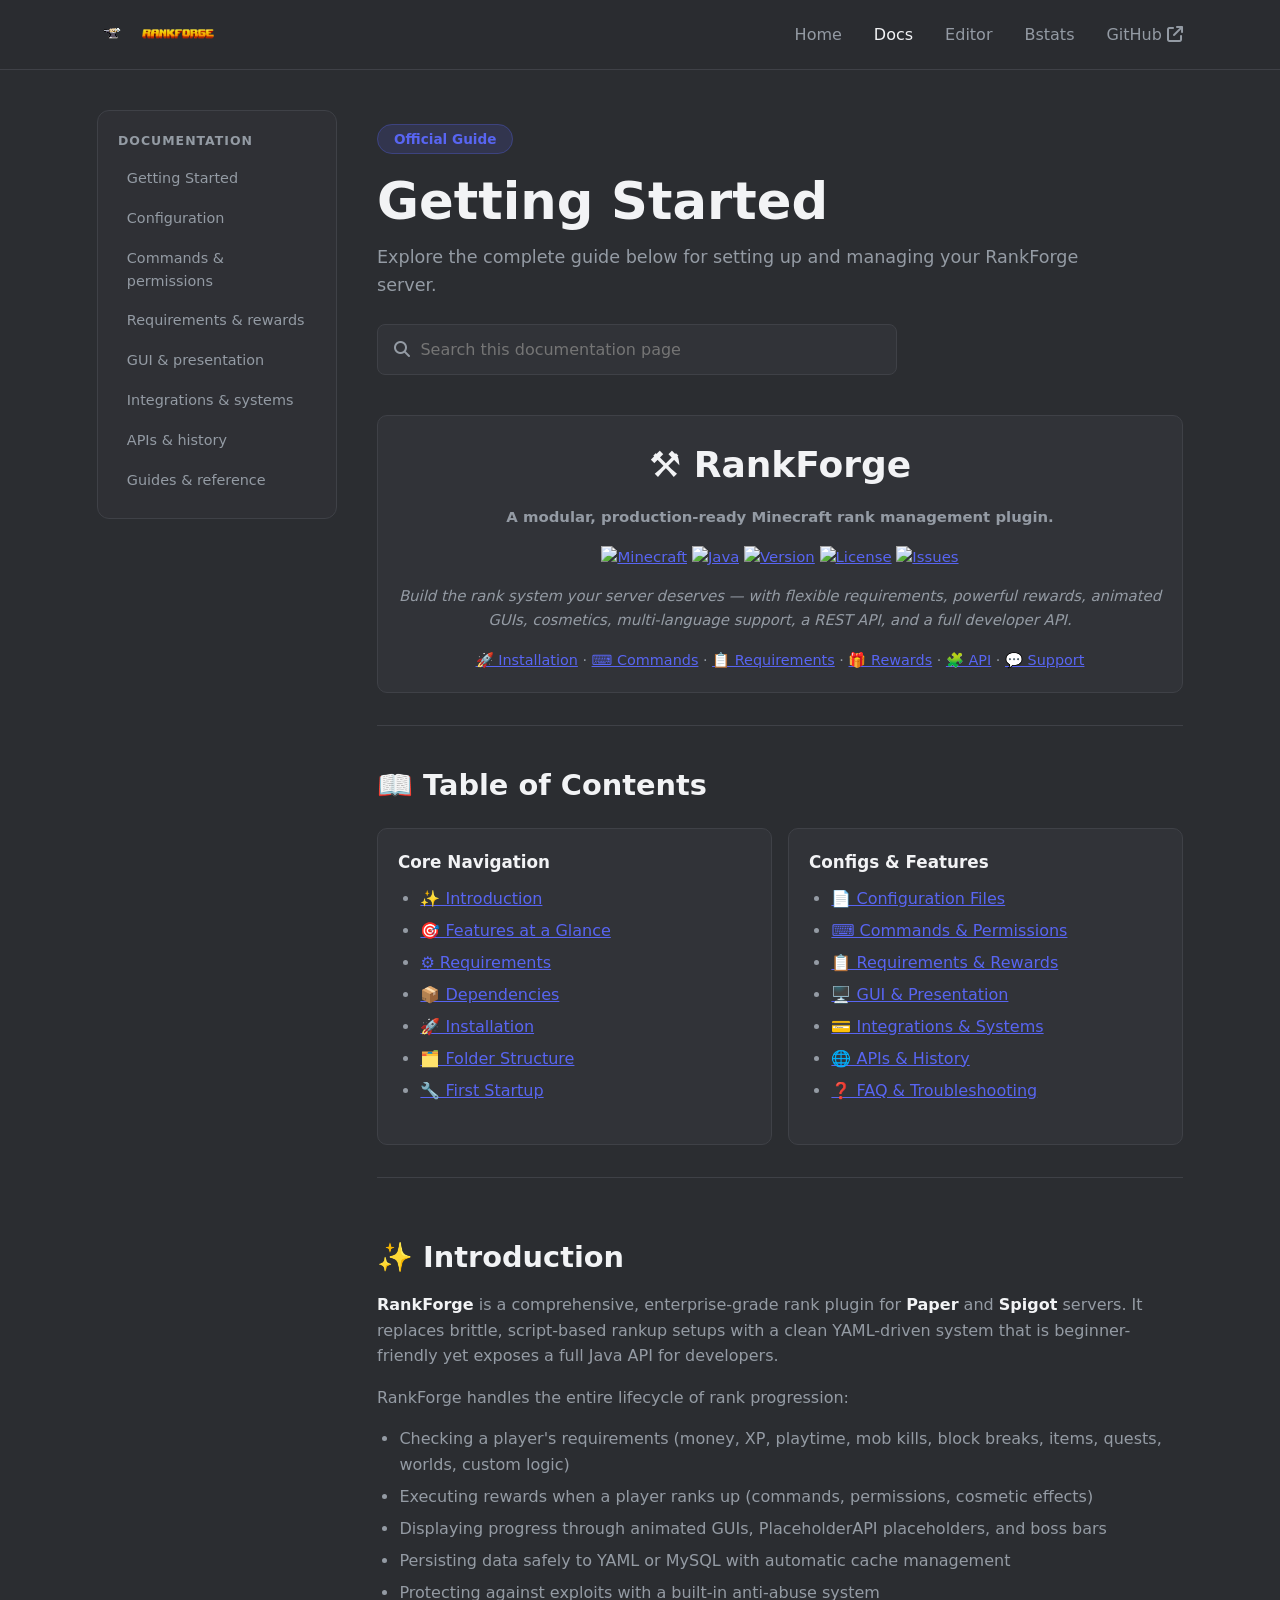
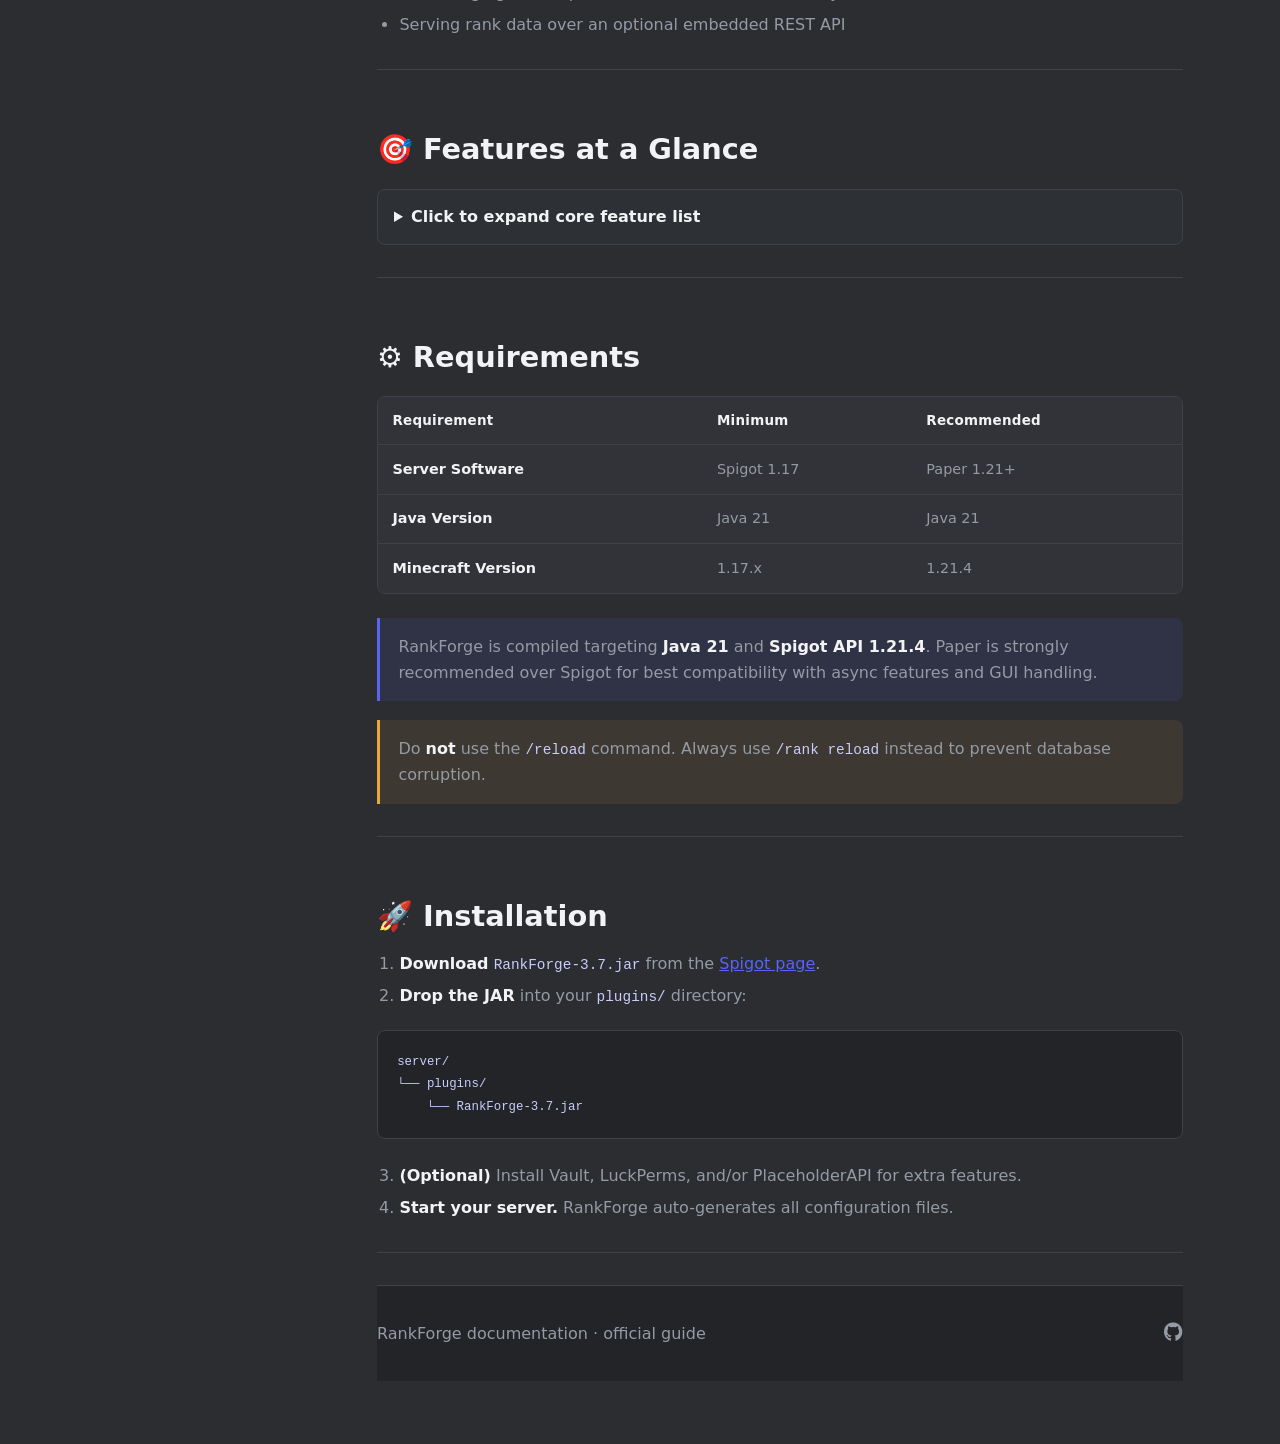
==== commit f75ac636: "Updated" ====
--- a/docs/index.html
+++ b/docs/index.html
@@ -3,7 +3,7 @@
 <head>
     <meta charset="UTF-8">
     <meta name="viewport" content="width=device-width, initial-scale=1.0">
-    <meta name="description" content="Complete RankForge documentation converted from README.md.">
+    <meta name="description" content="Complete RankForge documentation.">
     <link rel="icon" href="../assets/img/icon.png">
     <title>Getting Started · RankForge Docs</title>
     <link rel="stylesheet" href="../css/style.css">
@@ -21,6 +21,7 @@
                 <a href="../index.html">Home</a>
                 <a href="index.html" class="active">Docs</a>
                 <a href="../editor/index.html">Editor</a>
+                <a href="../bstats.html">Bstats</a>
                 <a href="https://github.com/JoshuaOP/RankForge" target="_blank" rel="noreferrer">GitHub <i class="fa-solid fa-arrow-up-right-from-square"></i></a>
             </nav>
             <div class="hamburger" id="hamburger"><i class="fa-solid fa-bars"></i></div>
@@ -29,97 +30,166 @@
 
     <div class="docs-shell">
         <aside class="docs-sidebar" aria-label="Documentation pages">
-            <h2>README pages</h2>
-            <ul><li><a href="index.html" class="active">Getting Started</a></li><li><a href="configuration.html">Configuration</a></li><li><a href="commands.html">Commands &amp; permissions</a></li><li><a href="requirements.html">Requirements &amp; rewards</a></li><li><a href="gui.html">GUI &amp; presentation</a></li><li><a href="integrations.html">Integrations &amp; systems</a></li><li><a href="api.html">APIs &amp; history</a></li><li><a href="guides.html">Guides &amp; reference</a></li></ul>
+            <h2>Documentation</h2>
+            <ul>
+                <li><a href="index.html" class="active">Getting Started</a></li>
+                <li><a href="configuration.html">Configuration</a></li>
+                <li><a href="commands.html">Commands &amp; permissions</a></li>
+                <li><a href="requirements.html">Requirements &amp; rewards</a></li>
+                <li><a href="gui.html">GUI &amp; presentation</a></li>
+                <li><a href="integrations.html">Integrations &amp; systems</a></li>
+                <li><a href="api.html">APIs &amp; history</a></li>
+                <li><a href="guides.html">Guides &amp; reference</a></li>
+            </ul>
         </aside>
         <main class="docs-main">
             <section class="docs-hero">
-                <span class="badge">Complete README conversion</span>
+                <span class="badge">Official Guide</span>
                 <h1>Getting Started</h1>
-                <p>Every section below is converted from the project README while using RankForge's existing visual system.</p>
+                <p>Explore the complete guide below for setting up and managing your RankForge server.</p>
                 <label class="docs-search" for="docsSearch">
                     <i class="fa-solid fa-magnifying-glass" aria-hidden="true"></i>
                     <input id="docsSearch" type="search" placeholder="Search this documentation page" autocomplete="off">
                 </label>
             </section>
-            <div class="docs-prose"><div align="center">
-<h1 id="rankforge">⚒️ RankForge</h1>
-<p><strong>A modular, production-ready Minecraft rank management plugin.</strong></p>
-<p><a href="https://www.minecraft.net/" target="_blank" rel="noreferrer"><img class="docs-badge" src="https://img.shields.io/badge/Minecraft-1.20+-brightgreen?style=for-the-badge&amp;logo=minecraft" alt="Minecraft"></a> <a href="https://adoptium.net/" target="_blank" rel="noreferrer"><img class="docs-badge" src="https://img.shields.io/badge/Java-21%2B-orange?style=for-the-badge&amp;logo=openjdk" alt="Java"></a> <a href="https://github.com/JoshuaOP/RankForge/releases" target="_blank" rel="noreferrer"><img class="docs-badge" src="https://img.shields.io/badge/Version-3.7-purple?style=for-the-badge" alt="Version"></a> <a href="../LICENSE"><img class="docs-badge" src="https://img.shields.io/badge/License-MIT-blue?style=for-the-badge" alt="License"></a> <a href="https://github.com/JoshuaOP/RankForge/issues" target="_blank" rel="noreferrer"><img class="docs-badge" src="https://img.shields.io/github/issues/JoshuaOP/RankForge?style=for-the-badge" alt="Issues"></a></p>
-<br/>
-<p><em>Build the rank system your server deserves — with flexible requirements, powerful rewards, animated GUIs, cosmetics, multi-language support, a REST API, and a full developer API.</em></p>
-<p><a href="index.html#installation">🚀 Installation</a> · <a href="commands.html#commands">⌨️ Commands</a> · <a href="requirements.html#rank-requirements">📋 Requirements</a> · <a href="requirements.html#rank-rewards">🎁 Rewards</a> · <a href="api.html#developer-api">🧩 API</a> · <a href="guides.html#support">💬 Support</a></p>
-</div>
-<hr>
-<section class="docs-section"><h2 id="table-of-contents">📖 Table of Contents</h2>
-<ul><li><a href="index.html#introduction">✨ Introduction</a></li><li><a href="index.html#features-at-a-glance">🎯 Features at a Glance</a></li><li><a href="index.html#requirements-1">⚙️ Requirements</a></li><li><a href="index.html#dependencies">📦 Dependencies</a></li><li><a href="index.html#installation">🚀 Installation</a></li><li><a href="index.html#folder-structure">🗂️ Folder Structure</a></li><li><a href="index.html#first-startup">🔧 First Startup</a></li><li><a href="configuration.html#configuration-files">📄 Configuration Files</a></li><li><a href="configuration.html#configyml">config.yml</a></li><li><a href="configuration.html#ranksyml">ranks.yml</a></li><li><a href="configuration.html#language-files">Language Files</a></li><li><a href="commands.html#commands">⌨️ Commands</a></li><li><a href="commands.html#permissions">🔑 Permissions</a></li><li><a href="commands.html#managing-ranks">🏅 Managing Ranks</a></li><li><a href="requirements.html#rank-requirements">📋 Rank Requirements</a></li><li><a href="requirements.html#rank-rewards">🎁 Rank Rewards</a></li><li><a href="gui.html#gui-system">🖥️ GUI System</a></li><li><a href="gui.html#gui-configuration-guiyml">🖥️ GUI Configuration (gui.yml)</a></li><li><a href="gui.html#cosmetics-1">💄 Cosmetics</a></li><li><a href="gui.html#placeholderapi-support">📊 PlaceholderAPI Support</a></li><li><a href="integrations.html#vault-economy-integration">💳 Vault Economy Integration</a></li><li><a href="integrations.html#luckperms-integration">🔒 LuckPerms Integration</a></li><li><a href="integrations.html#crossplay-support-geyser-floodgate">🌍 Crossplay Support (Geyser / Floodgate)</a></li><li><a href="integrations.html#multi-language-support">🌐 Multi-Language Support</a></li><li><a href="integrations.html#data-storage-1">🗄️ Data Storage</a></li><li><a href="integrations.html#performance-system">⚡ Performance System</a></li><li><a href="integrations.html#anti-abuse-security">🛡️ Anti-Abuse &amp; Security</a></li><li><a href="api.html#rest-api-1">🌐 REST API</a></li><li><a href="api.html#experience-rank-history">📈 Experience &amp; Rank History</a></li><li><a href="api.html#developer-api">🧩 Developer API</a></li><li><a href="guides.html#full-configuration-examples">📝 Full Configuration Examples</a></li><li><a href="guides.html#best-practices">💡 Best Practices</a></li><li><a href="guides.html#frequently-asked-questions-1">❓ Frequently Asked Questions</a></li><li><a href="guides.html#troubleshooting-1">🔍 Troubleshooting</a></li><li><a href="guides.html#contributing">🤝 Contributing</a></li><li><a href="guides.html#support">💬 Support</a></li><li><a href="guides.html#license">📄 License</a></li><li><a href="guides.html#credits">🙏 Credits</a></li><li><a href="guides.html#frequently-asked-questions-1">❓ Frequently Asked Questions (Extended)</a></li><li><a href="guides.html#troubleshooting-1">🔧 Troubleshooting (Extended)</a></li></ul>
-<hr></section>
-<section class="docs-section"><h2 id="introduction">✨ Introduction</h2>
-<p><strong>RankForge</strong> is a comprehensive, enterprise-grade rank plugin for <strong>Paper</strong> and <strong>Spigot</strong> servers. It replaces brittle, script-based rankup setups with a clean YAML-driven system that is beginner-friendly yet exposes a full Java API for developers.</p>
-<p>RankForge handles the entire lifecycle of rank progression:</p>
-<ul><li>Checking a player's requirements (money, XP, playtime, mob kills, block breaks, items, quests, worlds, custom logic)</li><li>Executing rewards when a player ranks up (commands, permissions, cosmetic effects)</li><li>Displaying progress through animated GUIs, PlaceholderAPI placeholders, and boss bars</li><li>Persisting data safely to YAML or MySQL with automatic cache management</li><li>Protecting against exploits with a built-in anti-abuse system</li><li>Serving rank data over an optional embedded REST API</li></ul>
-<hr></section>
-<section class="docs-section"><h2 id="features-at-a-glance">🎯 Features at a Glance</h2>
-<details class="docs-details">
-<summary><strong>Click to expand</strong></summary>
-<h3 id="core">Core</h3>
-<ul><li>🏅 Unlimited ranks defined in a single <code>ranks.yml</code></li><li>🔗 Linked-list rank chain: each rank points to the next via <code>next-rank</code></li><li>🛡️ Slot-based GUI positioning — each rank occupies a configurable inventory slot</li><li>💾 Hot-reload without server restart (<code>/rank reload</code>)</li><li>🔧 In-game rank creation, editing, and deletion via chat prompts and GUI</li></ul>
-<h3 id="requirements">Requirements</h3>
-<ul><li>💰 <strong>Money</strong> — Vault economy balance</li><li>⭐ <strong>XP Level</strong> — Vanilla Minecraft experience level</li><li>⏱️ <strong>Playtime</strong> — Tracked via real wall-clock time (independent of server TPS), configurable with a human-readable duration format (<code>1d 12hr 30m</code>) or plain minutes</li><li>⚔️ <strong>Mob Kills</strong> — Tracked via vanilla <code>MOB_KILLS</code> statistic</li><li>🪨 <strong>Block Breaks</strong> — Exact per-player counter via a dedicated event listener</li><li>📊 <strong>Bukkit Statistics</strong> — Any untyped <code>Statistic</code> enum value</li><li>🔐 <strong>Permission</strong> — A single required permission node</li><li>🧩 <strong>Quests</strong> — Quest IDs checked as <code>rankforge.quest.completed.&lt;id&gt;</code> permissions</li><li>🗺️ <strong>World Lock</strong> — Player must be in a specific world</li><li>🎒 <strong>Items</strong> — Specific materials and quantities in inventory</li><li>🔧 <strong>Custom</strong> — Register your own logic via <code>CustomRequirementRegistry</code> API</li></ul>
-<h3 id="rewards">Rewards</h3>
-<ul><li>💻 <strong>Commands</strong> — Execute any console command on rankup</li><li>🔐 <strong>Permissions</strong> — Auto-apply LuckPerms groups or Bukkit permission attachments</li><li>📣 <strong>Server Broadcast</strong> — Configurable chat broadcast to all players</li><li>🎬 <strong>Title &amp; Subtitle</strong> — Full-screen rank-up title with configurable timing</li><li>🔊 <strong>Action Bar</strong> — Persistent action bar notification on rankup</li><li>🌟 <strong>Boss Bar</strong> — Rank-up and progress boss bars with auto-dismiss</li><li>✨ <strong>Particle Trail</strong> — Timed particle effect around the player on rankup</li><li>🪧 <strong>Tablist Prefix</strong> — Player's tab-list name updated with their rank prefix</li></ul>
-<h3 id="administration">Administration</h3>
-<ul><li>🖥️ <strong>Animated Rank Tree GUI</strong> — Players browse all ranks visually</li><li>✏️ <strong>Admin Editor GUI</strong> — Create and edit ranks in-game</li><li>🔀 <strong>Drag-and-Drop Slot Editor</strong> — Reorder ranks in the GUI without editing YAML</li><li>👥 <strong>Player List GUI</strong> — Browse and edit any player's rank data in-game</li><li>🎯 <strong>Requirement Bypass</strong> — Waive a single requirement for a specific player with <code>/rank bypassreq</code>, without force-setting their rank</li><li>🌍 <strong>Multi-Language</strong> — Built-in: English, Spanish, Filipino, Indonesian; fully extensible</li><li>🌐 <strong>REST API</strong> — Optional embedded HTTP server for external dashboard integrations</li><li>📈 <strong>Rank History</strong> — Full per-player audit log of every rank change</li><li>🎮 <strong>XP Management</strong> — Custom experience tracking with admin set/add commands</li><li>📦 <strong>MySQL + HikariCP</strong> — Connection-pooled MySQL backend; YAML fallback</li><li>🔄 <strong>Auto-Repair</strong> — Orphaned rank IDs repaired automatically on reload/join</li><li>⚡ <strong>TPS-Aware Performance</strong> — Automatically degrades heavy effects under server load</li><li>🛡️ <strong>Anti-Abuse</strong> — Macro detection, command rate limiting, admin rollback tracking</li><li>🎮 <strong>Crossplay</strong> — Native Geyser/Floodgate Bedrock prefix stripping</li></ul>
-</details>
-<hr></section>
-<section class="docs-section"><h2 id="requirements-1">⚙️ Requirements</h2>
-<div class="docs-table-wrap"><table class="docs-table"><thead><tr><th>Requirement</th><th>Minimum</th><th>Recommended</th></tr></thead><tbody><tr><td><strong>Server Software</strong></td><td>Spigot 1.17</td><td>Paper 1.21+</td></tr><tr><td><strong>Java Version</strong></td><td>Java 21</td><td>Java 21</td></tr><tr><td><strong>Minecraft Version</strong></td><td>1.17.x</td><td>1.21.4</td></tr></tbody></table></div>
-<div class="docs-callout important"><p>RankForge is compiled targeting <strong>Java 21</strong> and <strong>Spigot API 1.21.4</strong>. It will not load on servers running Java 17 or older. Paper is strongly recommended over Spigot for best compatibility with async features and GUI handling.</p></div>
-<div class="docs-callout warning"><p>Do <strong>not</strong> use the <code>/reload</code> command (vanilla server reload). Always use <code>/rank reload</code> instead. Using <code>/reload</code> can corrupt player data and cause RankForge to behave unpredictably.</p></div>
-<hr></section>
-<section class="docs-section"><h2 id="dependencies">📦 Dependencies</h2>
-<h3 id="required">Required</h3>
-<p>None. RankForge works out of the box with zero required dependencies.</p>
-<h3 id="optional-soft-dependencies">Optional (Soft Dependencies)</h3>
-<div class="docs-table-wrap"><table class="docs-table"><thead><tr><th>Plugin</th><th>Version</th><th>What it enables</th></tr></thead><tbody><tr><td><strong>Vault</strong></td><td>1.7.1+</td><td>Money requirements, money balance tracking</td></tr><tr><td><strong>LuckPerms</strong></td><td>5.4+</td><td>Automatic permission group management on rankup</td></tr><tr><td><strong>PlaceholderAPI</strong></td><td>2.11.6+</td><td><code>%rankforge_*%</code> placeholders in other plugins</td></tr><tr><td><strong>Floodgate / Geyser</strong></td><td>Any</td><td>Bedrock crossplay player name handling</td></tr></tbody></table></div>
-<div class="docs-callout tip"><p>Install only the soft dependencies that match features you plan to use. A server with no economy plugin can still use XP, playtime, mob kills, and block-break requirements without Vault.</p></div>
-<hr></section>
-<section class="docs-section"><h2 id="installation">🚀 Installation</h2>
-<ol><li><strong>Download</strong> <code>RankForge-3.7.jar</code> from the <a href="https://www.spigotmc.org/resources/%E2%9C%A6-rankforge-%E2%9A%A1.134929/" target="_blank" rel="noreferrer">Spigot page</a>.</li></ol>
-<ol><li><strong>Drop the JAR</strong> into your <code>plugins/</code> directory:</li></ol>
-<pre class="docs-code"><code>   server/
-   └── plugins/
-       └── RankForge-3.7.jar</code></pre>
-<ol><li><strong>(Optional)</strong> Install Vault, LuckPerms, and/or PlaceholderAPI for extra features.</li></ol>
-<ol><li><strong>Start your server.</strong> RankForge auto-generates all config files.</li></ol>
-<ol><li><strong>Edit</strong> <code>plugins/RankForge/ranks.yml</code> to define your ranks.</li></ol>
-<ol><li><strong>Reload</strong> the plugin after changes:</li></ol>
-<pre class="docs-code"><code>   /rank reload</code></pre>
-<hr></section>
-<section class="docs-section"><h2 id="folder-structure">🗂️ Folder Structure</h2>
-<pre class="docs-code"><code>plugins/
-└── RankForge/
-    ├── config.yml          # Main settings (storage, cosmetics, performance, REST API…)
-    ├── gui.yml             # All GUI layout, appearance, and interaction settings
-    ├── ranks.yml           # All rank definitions (requirements, rewards, GUI layout)
-    └── lang/               # Language files
-        ├── en.yml          # English (default)
-        ├── es.yml          # Spanish
-        ├── fil.yml         # Filipino
-        └── id.yml          # Indonesian</code></pre>
-<div class="docs-callout note"><p>Player data is stored in a MySQL database (if configured) or in-memory with a YAML fallback file. There is no separate <code>playerdata.yml</code> to manage manually — the plugin handles all persistence automatically.</p></div>
-<hr></section>
-<section class="docs-section"><h2 id="first-startup">🔧 First Startup</h2>
-<p>On first launch, RankForge:</p>
-<ol><li>Saves default <code>config.yml</code>, <code>ranks.yml</code>, and all four bundled language files</li><li>Detects installed soft dependencies and prints a summary:</li></ol>
-<pre class="docs-code"><code>   [RankForge] [SoftDep] Vault=✓  LuckPerms=✓  PlaceholderAPI=✓  Floodgate=✗
-   [RankForge] [Lang] Dynamically indexed 4 language profiles: [en, es, fil, id]
-   [RankForge] RankForge v3.7 successfully loaded! (5 ranks compiled)</code></pre>
-<ol><li>Connects to MySQL (if configured) or initializes the YAML storage fallback</li><li>Starts the TPS monitor and performance evaluator</li><li>Starts the REST API server (if enabled in <code>config.yml</code>)</li><li>Registers all PlaceholderAPI placeholders (if PAPI is present)</li></ol>
-<hr></section></div>
+            
+            <div class="docs-prose">
+                <div class="docs-card" style="text-align: center; margin-bottom: 2rem;">
+                    <h1 id="rankforge" style="margin-top: 0;">⚒️ RankForge</h1>
+                    <p><strong>A modular, production-ready Minecraft rank management plugin.</strong></p>
+                    <p style="margin: 1rem 0;">
+                        <a href="https://www.minecraft.net/" target="_blank" rel="noreferrer"><img class="docs-badge" src="https://img.shields.io/badge/Minecraft-1.20+-brightgreen?style=for-the-badge&amp;logo=minecraft" alt="Minecraft"></a> 
+                        <a href="https://adoptium.net/" target="_blank" rel="noreferrer"><img class="docs-badge" src="https://img.shields.io/badge/Java-21%2B-orange?style=for-the-badge&amp;logo=openjdk" alt="Java"></a> 
+                        <a href="https://github.com/JoshuaOP/RankForge/releases" target="_blank" rel="noreferrer"><img class="docs-badge" src="https://img.shields.io/badge/Version-3.7-purple?style=for-the-badge" alt="Version"></a> 
+                        <a href="../LICENSE"><img class="docs-badge" src="https://img.shields.io/badge/License-MIT-blue?style=for-the-badge" alt="License"></a> 
+                        <a href="https://github.com/JoshuaOP/RankForge/issues" target="_blank" rel="noreferrer"><img class="docs-badge" src="https://img.shields.io/github/issues/JoshuaOP/RankForge?style=for-the-badge" alt="Issues"></a>
+                    </p>
+                    <p><em>Build the rank system your server deserves — with flexible requirements, powerful rewards, animated GUIs, cosmetics, multi-language support, a REST API, and a full developer API.</em></p>
+                    <p style="font-size: 0.9rem; margin-top: 1rem;">
+                        <a href="index.html#installation">🚀 Installation</a> · 
+                        <a href="commands.html#commands">⌨️ Commands</a> · 
+                        <a href="requirements.html#rank-requirements">📋 Requirements</a> · 
+                        <a href="requirements.html#rank-rewards">🎁 Rewards</a> · 
+                        <a href="api.html#developer-api">🧩 API</a> · 
+                        <a href="guides.html#support">💬 Support</a>
+                    </p>
+                </div>
+
+                <hr>
+
+                <section class="docs-section">
+                    <h2 id="table-of-contents">📖 Table of Contents</h2>
+                    <div class="docs-grid">
+                        <div class="docs-card">
+                            <h3>Core Navigation</h3>
+                            <ul>
+                                <li><a href="index.html#introduction">✨ Introduction</a></li>
+                                <li><a href="index.html#features-at-a-glance">🎯 Features at a Glance</a></li>
+                                <li><a href="index.html#requirements-1">⚙️ Requirements</a></li>
+                                <li><a href="index.html#dependencies">📦 Dependencies</a></li>
+                                <li><a href="index.html#installation">🚀 Installation</a></li>
+                                <li><a href="index.html#folder-structure">🗂️ Folder Structure</a></li>
+                                <li><a href="index.html#first-startup">🔧 First Startup</a></li>
+                            </ul>
+                        </div>
+                        <div class="docs-card">
+                            <h3>Configs &amp; Features</h3>
+                            <ul>
+                                <li><a href="configuration.html#configuration-files">📄 Configuration Files</a></li>
+                                <li><a href="commands.html#commands">⌨️ Commands &amp; Permissions</a></li>
+                                <li><a href="requirements.html#rank-requirements">📋 Requirements &amp; Rewards</a></li>
+                                <li><a href="gui.html#gui-system">🖥️ GUI &amp; Presentation</a></li>
+                                <li><a href="integrations.html#vault-economy-integration">💳 Integrations &amp; Systems</a></li>
+                                <li><a href="api.html#rest-api-1">🌐 APIs &amp; History</a></li>
+                                <li><a href="guides.html#frequently-asked-questions-1">❓ FAQ &amp; Troubleshooting</a></li>
+                            </ul>
+                        </div>
+                    </div>
+                    <hr>
+                </section>
+
+                <section class="docs-section">
+                    <h2 id="introduction">✨ Introduction</h2>
+                    <p><strong>RankForge</strong> is a comprehensive, enterprise-grade rank plugin for <strong>Paper</strong> and <strong>Spigot</strong> servers. It replaces brittle, script-based rankup setups with a clean YAML-driven system that is beginner-friendly yet exposes a full Java API for developers.</p>
+                    <p>RankForge handles the entire lifecycle of rank progression:</p>
+                    <ul>
+                        <li>Checking a player's requirements (money, XP, playtime, mob kills, block breaks, items, quests, worlds, custom logic)</li>
+                        <li>Executing rewards when a player ranks up (commands, permissions, cosmetic effects)</li>
+                        <li>Displaying progress through animated GUIs, PlaceholderAPI placeholders, and boss bars</li>
+                        <li>Persisting data safely to YAML or MySQL with automatic cache management</li>
+                        <li>Protecting against exploits with a built-in anti-abuse system</li>
+                        <li>Serving rank data over an optional embedded REST API</li>
+                    </ul>
+                    <hr>
+                </section>
+
+                <section class="docs-section">
+                    <h2 id="features-at-a-glance">🎯 Features at a Glance</h2>
+                    <details class="docs-details">
+                        <summary><strong>Click to expand core feature list</strong></summary>
+                        <h3 id="core">Core</h3>
+                        <ul>
+                            <li>🏅 Unlimited ranks defined in a single <code>ranks.yml</code></li>
+                            <li>🔗 Linked-list rank chain: each rank points to the next via <code>next-rank</code></li>
+                            <li>🛡️️ Slot-based GUI positioning — each rank occupies a configurable inventory slot</li>
+                            <li>💾 Hot-reload without server restart (<code>/rank reload</code>)</li>
+                            <li>🔧 In-game rank creation, editing, and deletion via chat prompts and GUI</li>
+                        </ul>
+                        <h3 id="requirements">Requirements</h3>
+                        <ul>
+                            <li>💰 <strong>Money</strong> — Vault economy balance</li>
+                            <li>⭐ <strong>XP Level</strong> — Vanilla Minecraft experience level</li>
+                            <li>⏱️ <strong>Playtime</strong> — Tracked via real wall-clock time (independent of server TPS)</li>
+                            <li>⚔️ <strong>Mob Kills</strong> — Tracked via vanilla <code>MOB_KILLS</code> statistic</li>
+                            <li>🪨 <strong>Block Breaks</strong> — Exact per-player counter via a dedicated event listener</li>
+                        </ul>
+                    </details>
+                    <hr>
+                </section>
+
+                <section class="docs-section">
+                    <h2 id="requirements-1">⚙️ Requirements</h2>
+                    <div class="docs-table-wrap">
+                        <table class="docs-table">
+                            <thead>
+                                <tr><th>Requirement</th><th>Minimum</th><th>Recommended</th></tr>
+                            </thead>
+                            <tbody>
+                                <tr><td><strong>Server Software</strong></td><td>Spigot 1.17</td><td>Paper 1.21+</td></tr>
+                                <tr><td><strong>Java Version</strong></td><td>Java 21</td><td>Java 21</td></tr>
+                                <tr><td><strong>Minecraft Version</strong></td><td>1.17.x</td><td>1.21.4</td></tr>
+                            </tbody>
+                        </table>
+                    </div>
+                    <div class="docs-callout">
+                        <p>RankForge is compiled targeting <strong>Java 21</strong> and <strong>Spigot API 1.21.4</strong>. Paper is strongly recommended over Spigot for best compatibility with async features and GUI handling.</p>
+                    </div>
+                    <div class="docs-callout warning">
+                        <p>Do <strong>not</strong> use the <code>/reload</code> command. Always use <code>/rank reload</code> instead to prevent database corruption.</p>
+                    </div>
+                    <hr>
+                </section>
+
+                <section class="docs-section">
+                    <h2 id="installation">🚀 Installation</h2>
+                    <ol>
+                        <li><strong>Download</strong> <code>RankForge-3.7.jar</code> from the <a href="https://www.spigotmc.org/" target="_blank" rel="noreferrer">Spigot page</a>.</li>
+                        <li><strong>Drop the JAR</strong> into your <code>plugins/</code> directory:</li>
+                    </ol>
+                    <pre class="docs-code"><code>server/
+└── plugins/
+    └── RankForge-3.7.jar</code></pre>
+                    <ol start="3">
+                        <li><strong>(Optional)</strong> Install Vault, LuckPerms, and/or PlaceholderAPI for extra features.</li>
+                        <li><strong>Start your server.</strong> RankForge auto-generates all configuration files.</li>
+                    </ol>
+                    <hr>
+                </section>
+            </div>
+
             <footer class="docs-footer">
                 <div class="footer-content">
-                    <span>RankForge documentation · source: README.md</span>
+                    <span>RankForge documentation · official guide</span>
                     <div class="social-links">
                         <a href="https://github.com/JoshuaOP/RankForge" target="_blank" rel="noreferrer" aria-label="RankForge on GitHub"><i class="fa-brands fa-github"></i></a>
                     </div>
--- a/css/style.css
+++ b/css/style.css
@@ -150,6 +150,7 @@
     display: flex;
     gap: 1rem;
     justify-content: center;
+    flex-wrap: wrap;
 }
 
 .btn {
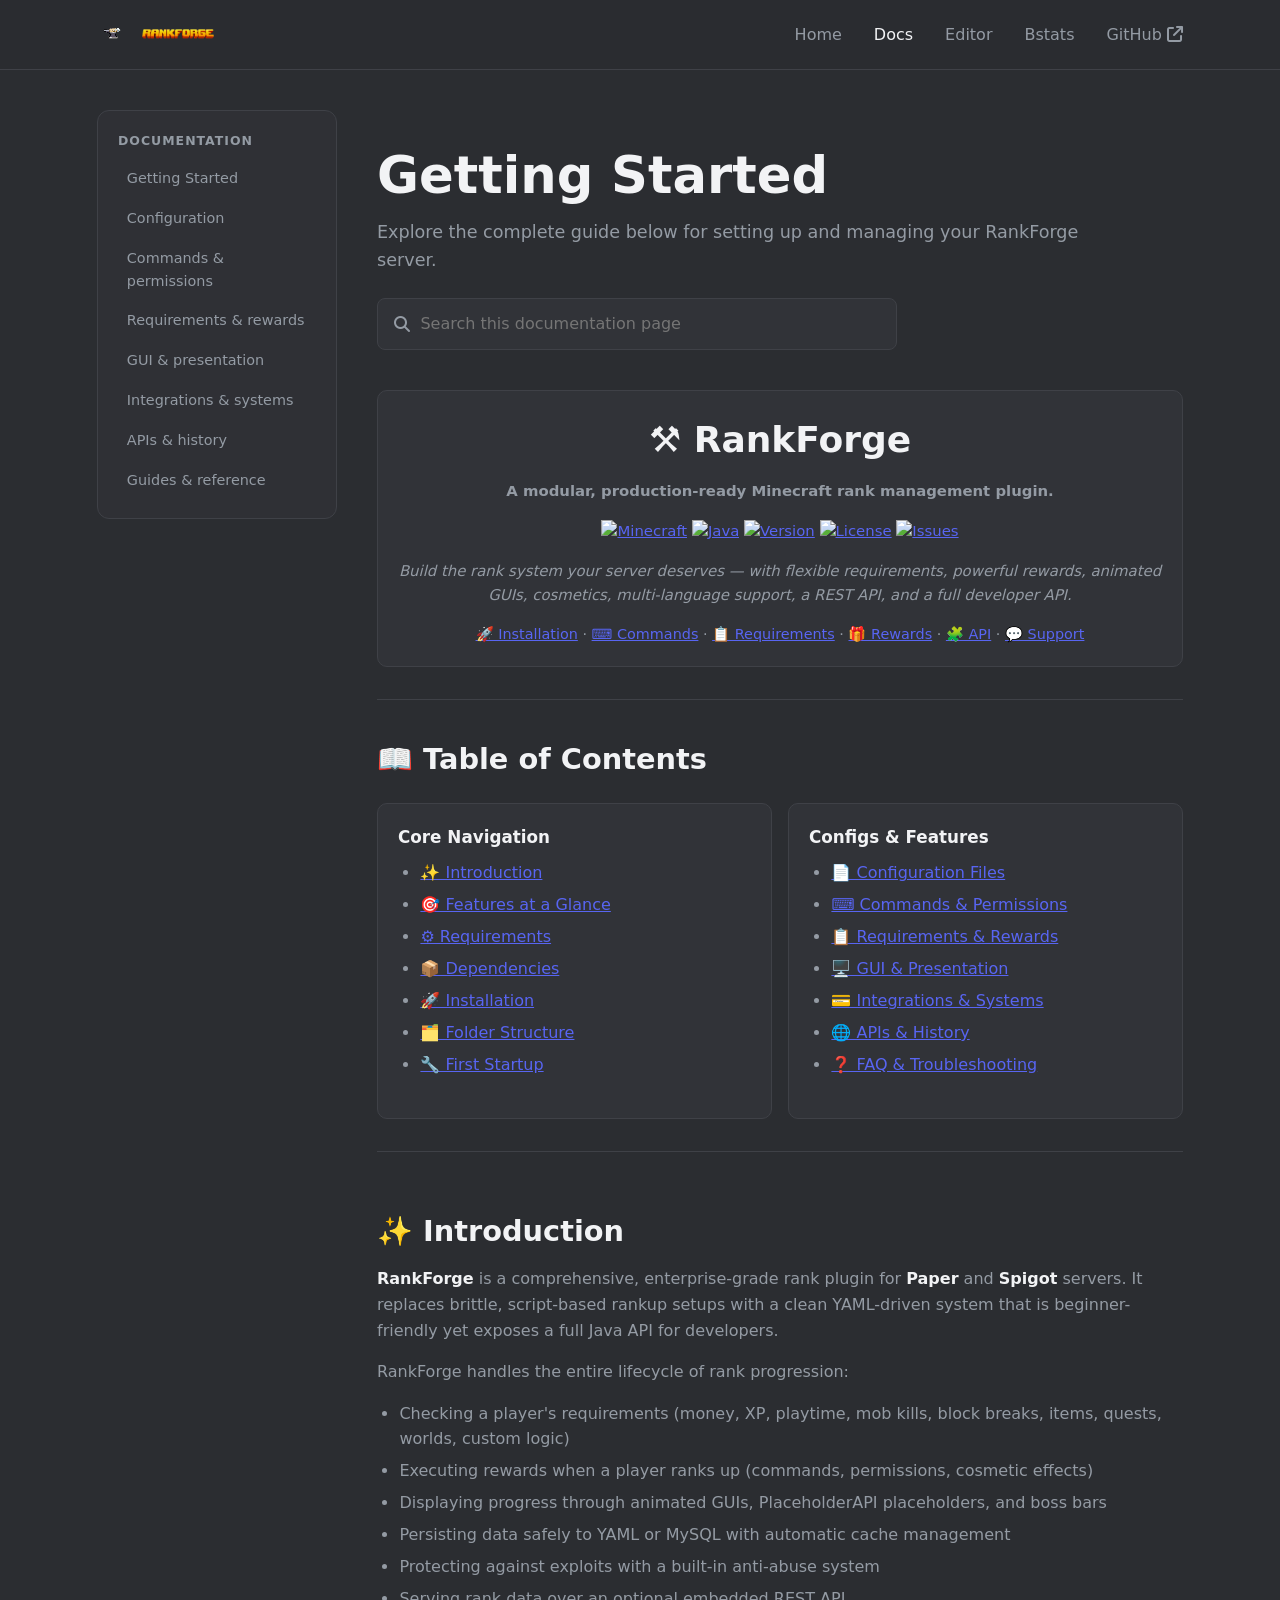
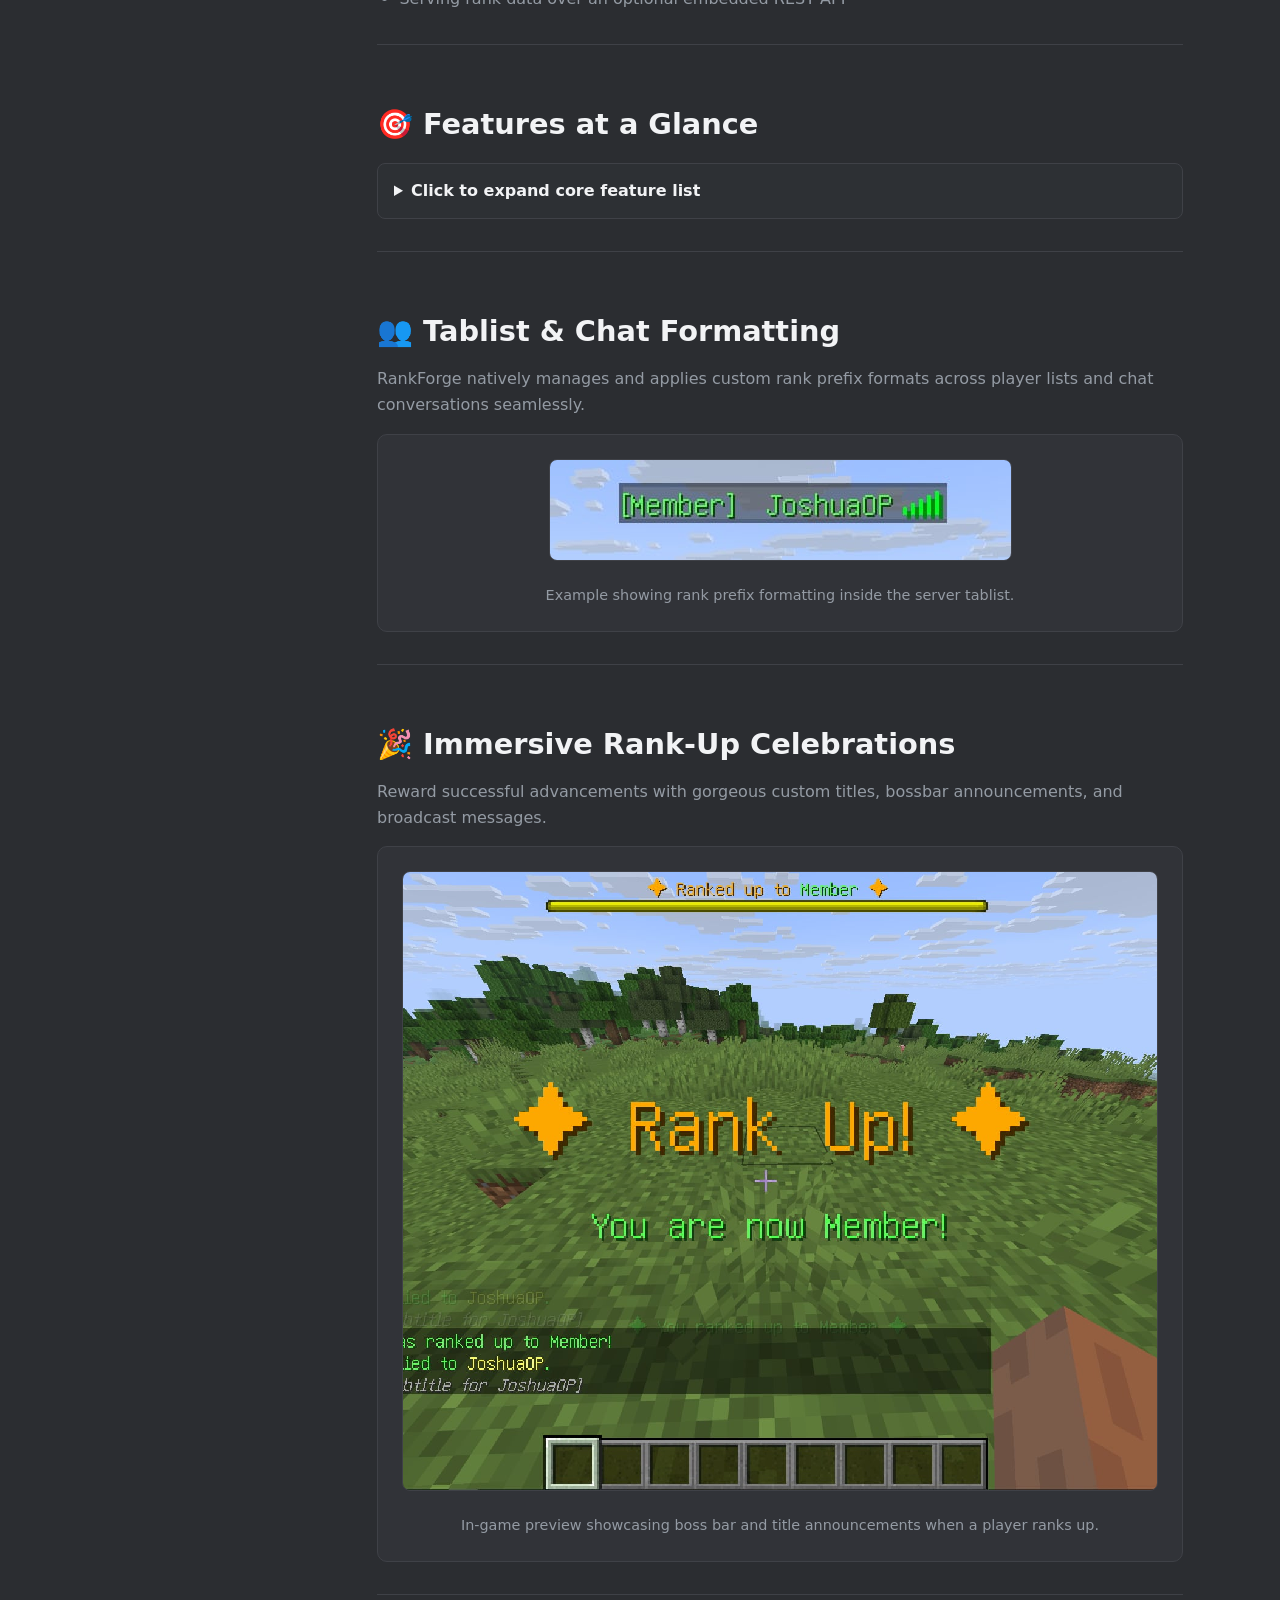
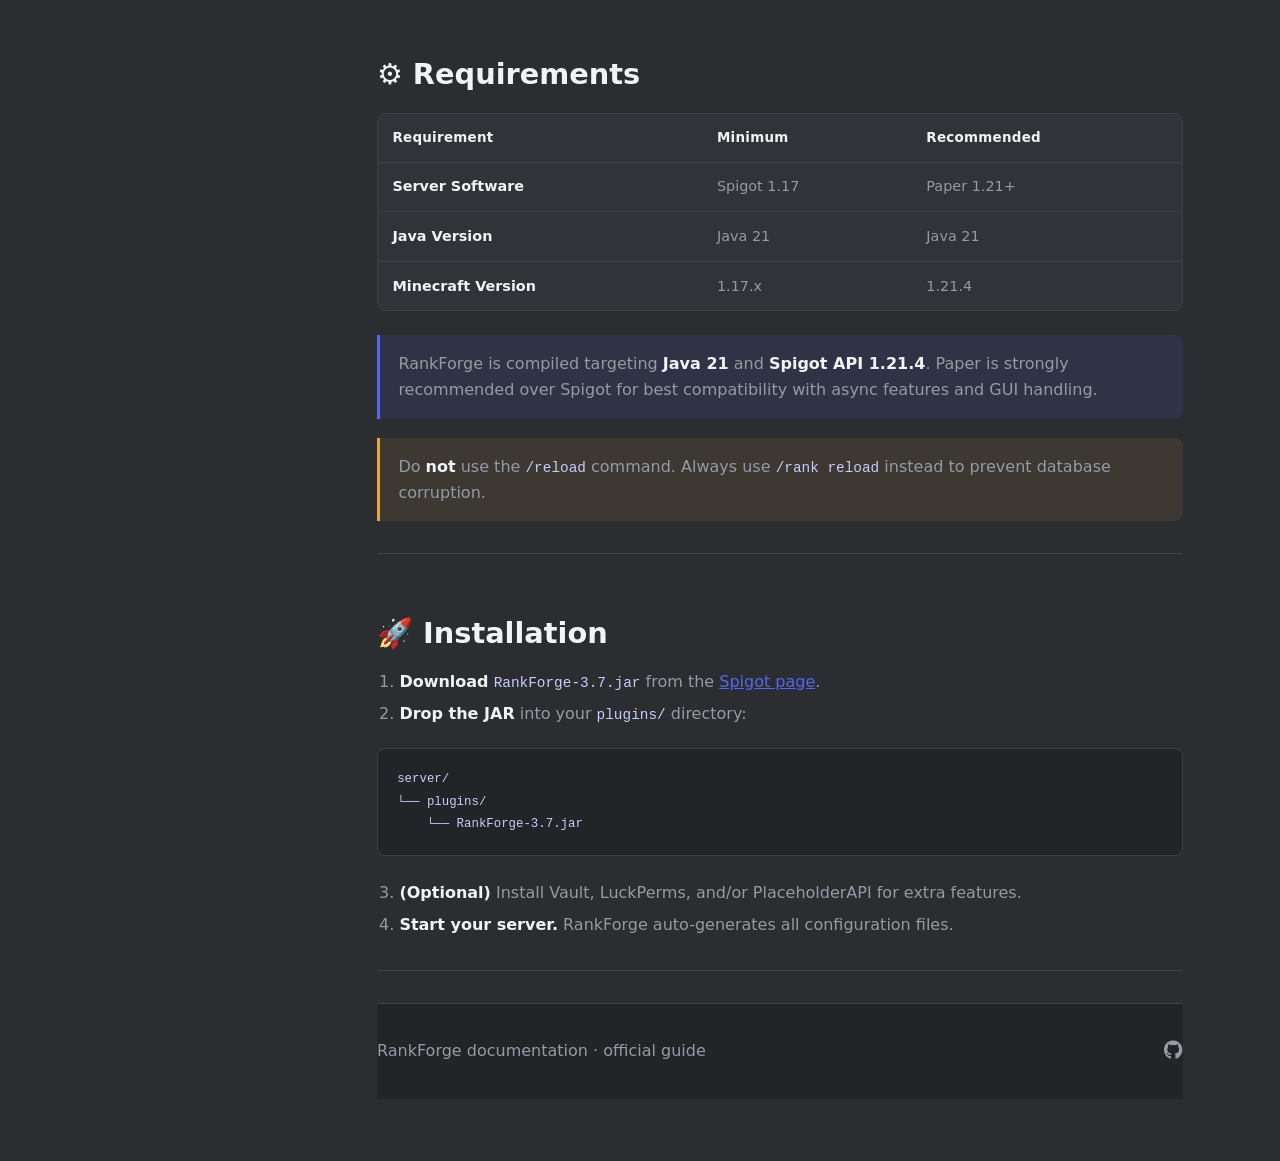
==== commit ae4a11d9: "Updated" ====
--- a/docs/index.html
+++ b/docs/index.html
@@ -44,7 +44,6 @@
         </aside>
         <main class="docs-main">
             <section class="docs-hero">
-                <span class="badge">Official Guide</span>
                 <h1>Getting Started</h1>
                 <p>Explore the complete guide below for setting up and managing your RankForge server.</p>
                 <label class="docs-search" for="docsSearch">
@@ -131,7 +130,7 @@
                         <ul>
                             <li>🏅 Unlimited ranks defined in a single <code>ranks.yml</code></li>
                             <li>🔗 Linked-list rank chain: each rank points to the next via <code>next-rank</code></li>
-                            <li>🛡️️ Slot-based GUI positioning — each rank occupies a configurable inventory slot</li>
+                            <li>🛡 Slot-based GUI positioning — each rank occupies a configurable inventory slot</li>
                             <li>💾 Hot-reload without server restart (<code>/rank reload</code>)</li>
                             <li>🔧 In-game rank creation, editing, and deletion via chat prompts and GUI</li>
                         </ul>
@@ -139,11 +138,31 @@
                         <ul>
                             <li>💰 <strong>Money</strong> — Vault economy balance</li>
                             <li>⭐ <strong>XP Level</strong> — Vanilla Minecraft experience level</li>
-                            <li>⏱️ <strong>Playtime</strong> — Tracked via real wall-clock time (independent of server TPS)</li>
+                            <li>⏱ <strong>Playtime</strong> — Tracked via real wall-clock time (independent of server TPS)</li>
                             <li>⚔️ <strong>Mob Kills</strong> — Tracked via vanilla <code>MOB_KILLS</code> statistic</li>
                             <li>🪨 <strong>Block Breaks</strong> — Exact per-player counter via a dedicated event listener</li>
                         </ul>
                     </details>
+                    <hr>
+                </section>
+
+                <section class="docs-section">
+                    <h2 id="tablist-formatting">👥 Tablist &amp; Chat Formatting</h2>
+                    <p>RankForge natively manages and applies custom rank prefix formats across player lists and chat conversations seamlessly.</p>
+                    <div class="docs-card" style="text-align: center; padding: 1.5rem; margin-top: 1rem;">
+                        <img src="../assets/img/tablist.png" alt="Tablist and Chat Formatting" style="max-width: 100%; height: auto; image-rendering: pixelated; border-radius: 8px; border: 1px solid var(--border-color, #3f4147);">
+                        <p style="color: var(--text-muted, #949ba4); font-size: 0.9rem; margin-top: 1rem;">Example showing rank prefix formatting inside the server tablist.</p>
+                    </div>
+                    <hr>
+                </section>
+
+                <section class="docs-section">
+                    <h2 id="rank-up-celebrations">🎉 Immersive Rank-Up Celebrations</h2>
+                    <p>Reward successful advancements with gorgeous custom titles, bossbar announcements, and broadcast messages.</p>
+                    <div class="docs-card" style="text-align: center; padding: 1.5rem; margin-top: 1rem;">
+                        <img src="../assets/img/rankup.png" alt="Rank Up Celebration Banner and Titles" style="max-width: 100%; height: auto; image-rendering: pixelated; border-radius: 8px; border: 1px solid var(--border-color, #3f4147);">
+                        <p style="color: var(--text-muted, #949ba4); font-size: 0.9rem; margin-top: 1rem;">In-game preview showcasing boss bar and title announcements when a player ranks up.</p>
+                    </div>
                     <hr>
                 </section>
 
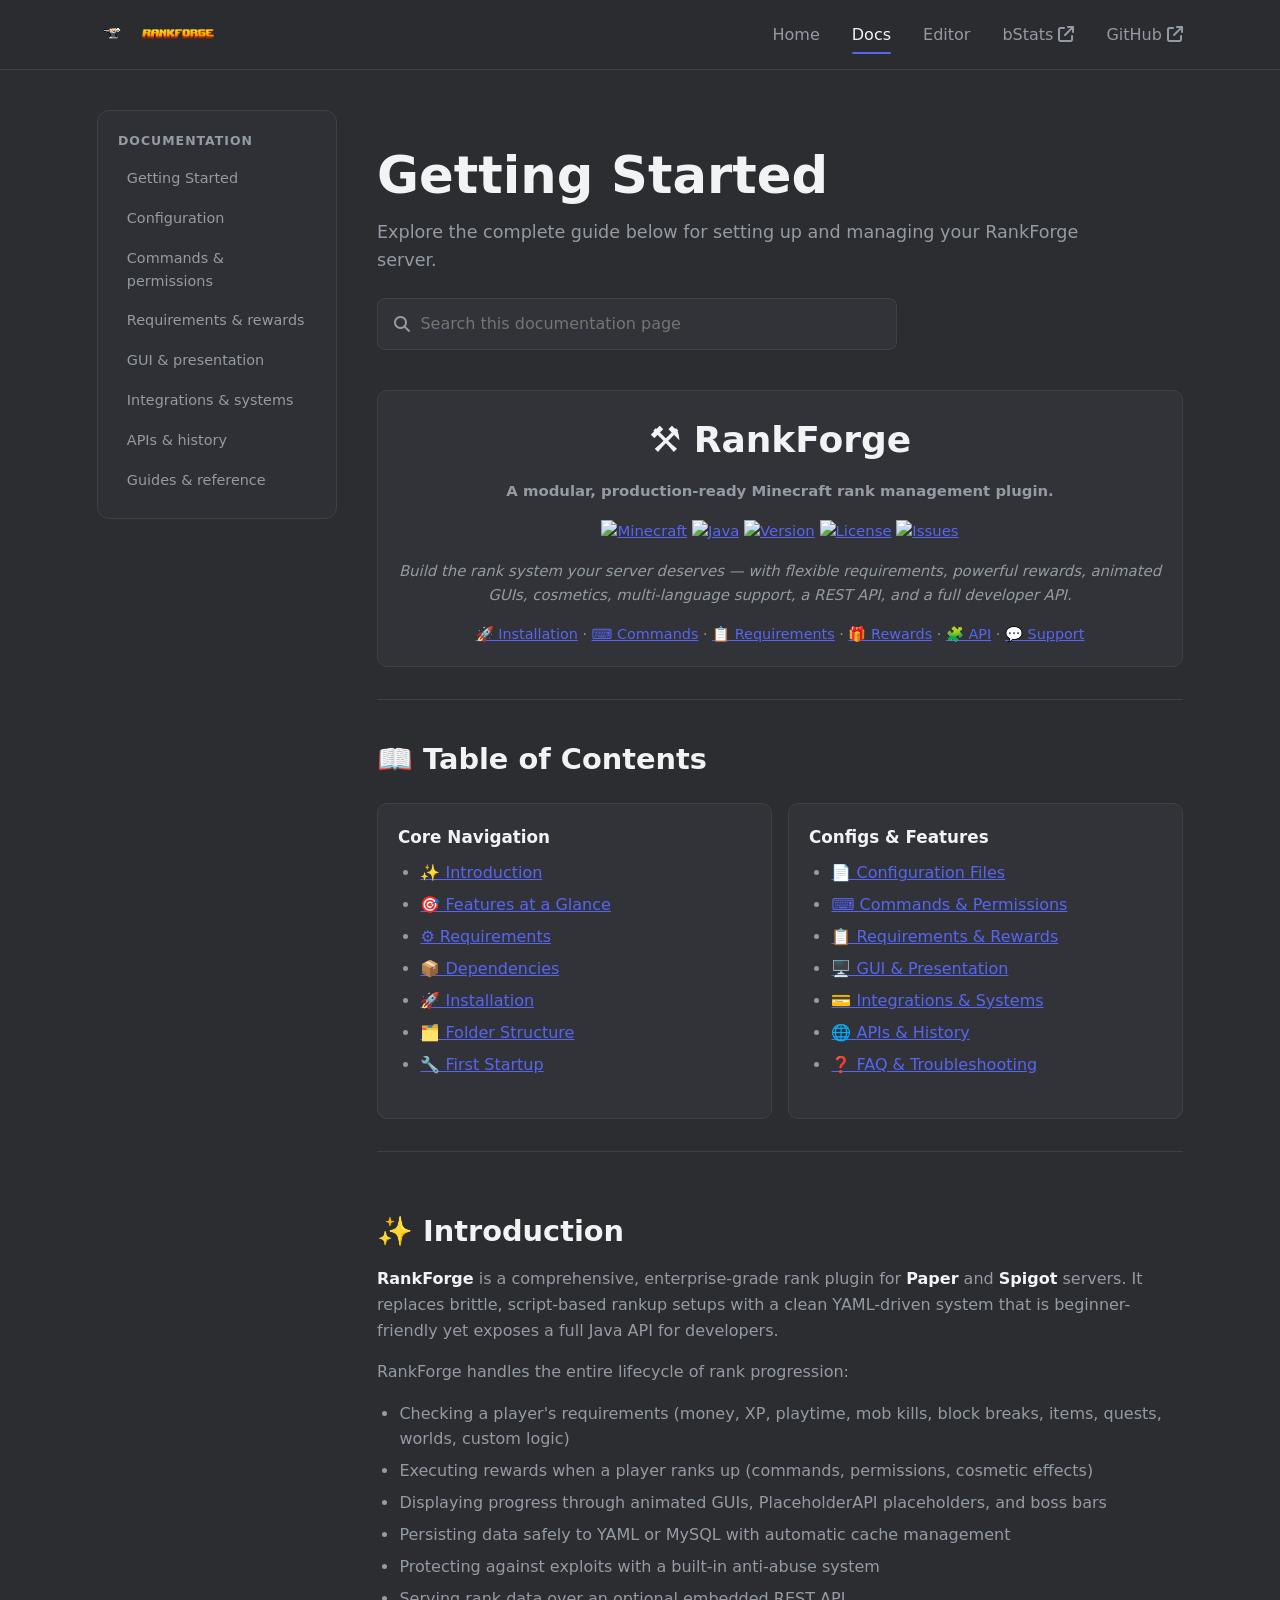
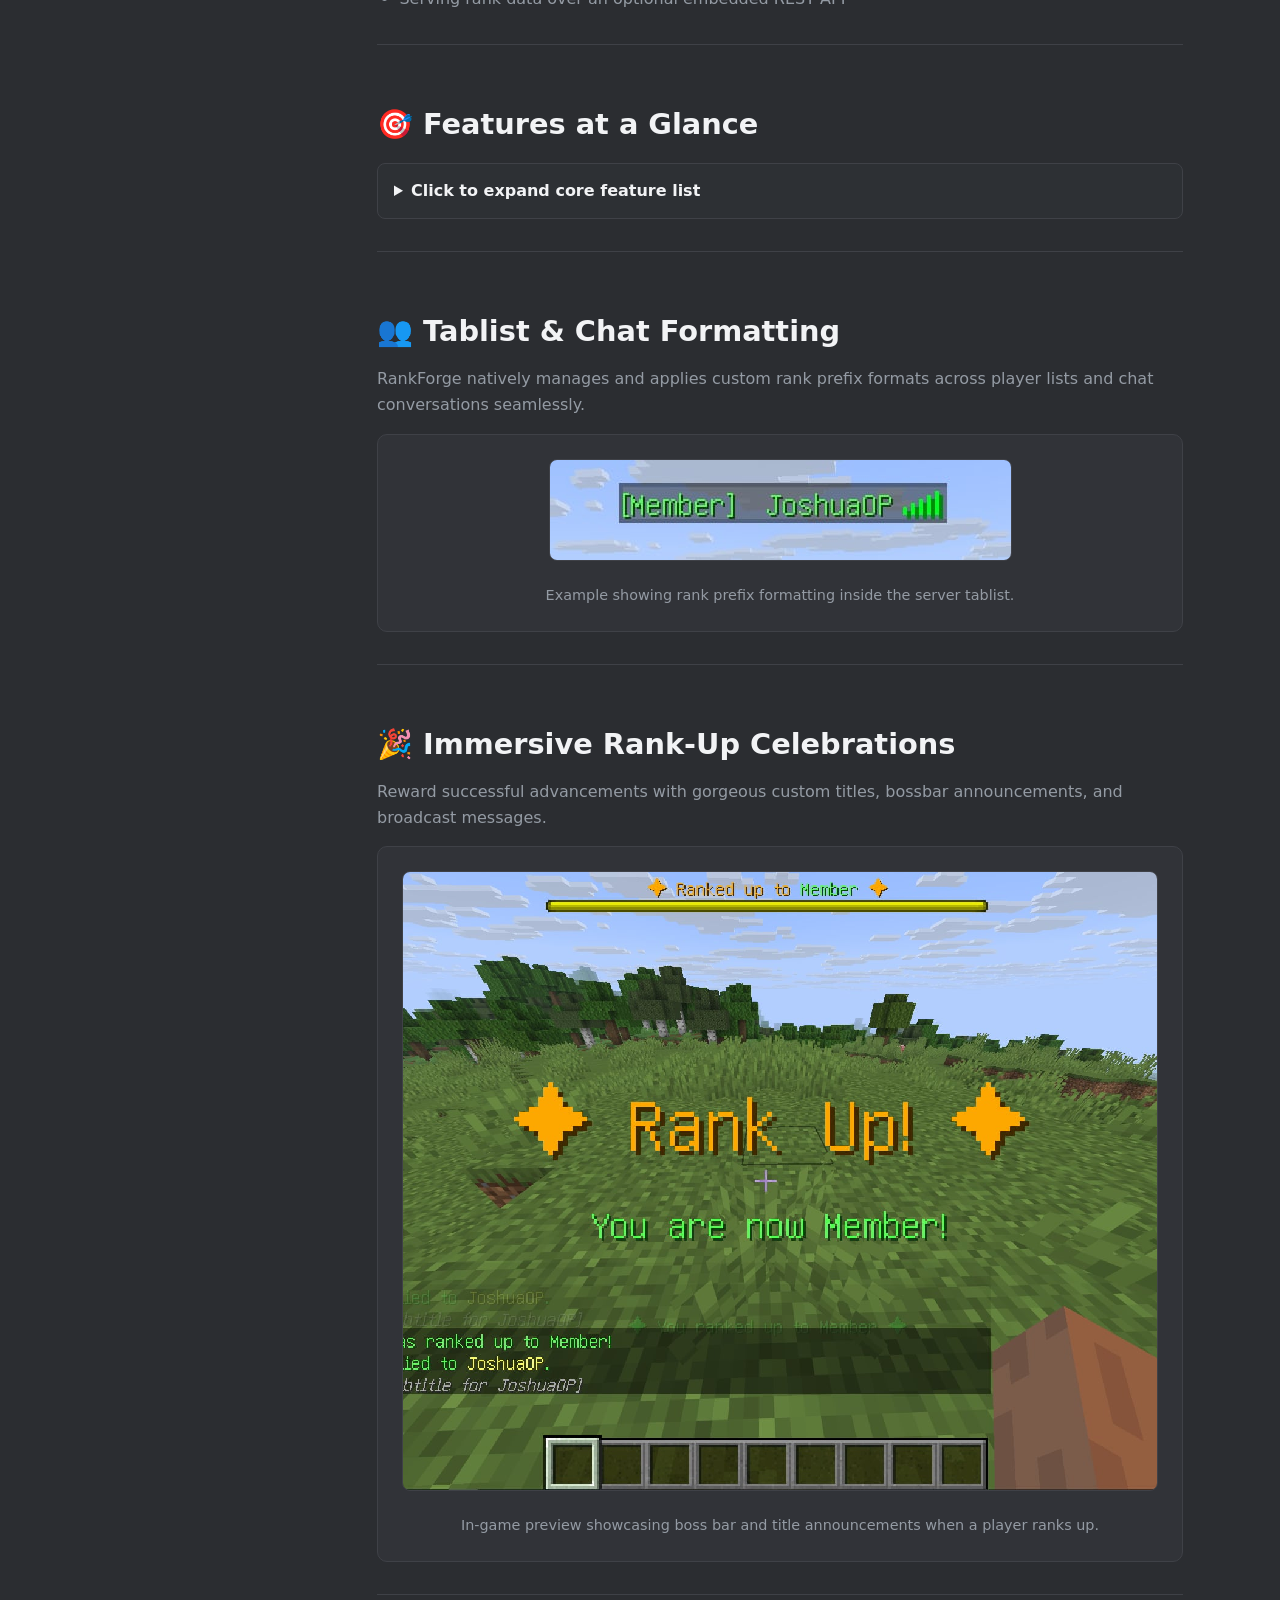
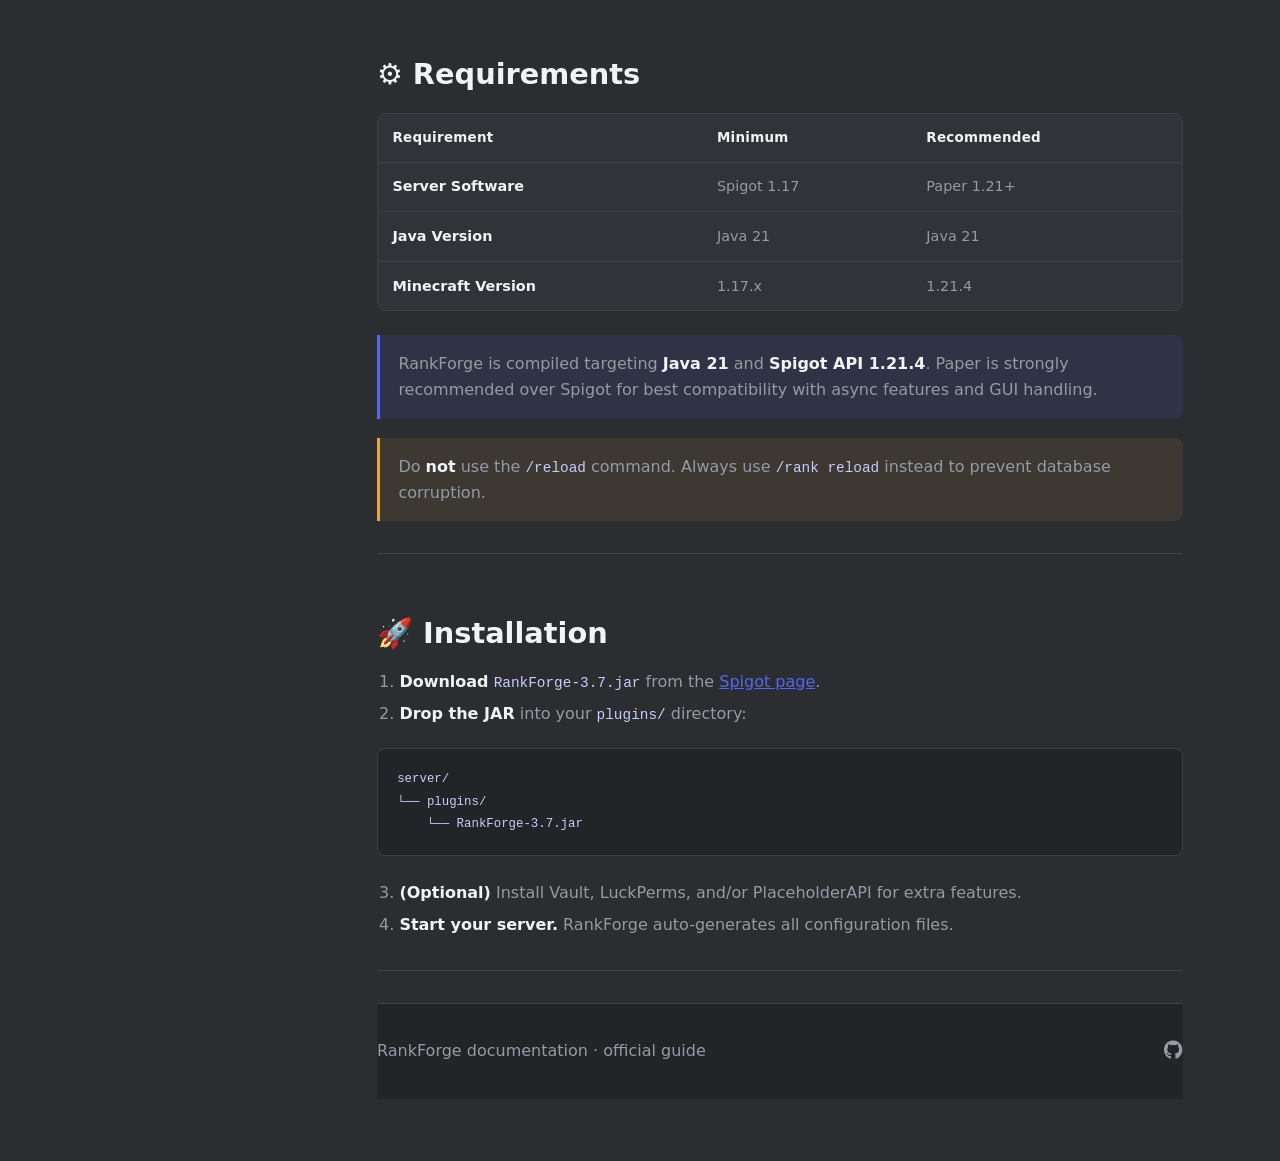
==== commit 4bb5a23d: "Updated" ====
--- a/docs/index.html
+++ b/docs/index.html
@@ -21,7 +21,7 @@
                 <a href="../index.html">Home</a>
                 <a href="index.html" class="active">Docs</a>
                 <a href="../editor/index.html">Editor</a>
-                <a href="../bstats.html">Bstats</a>
+                <a href="https://bstats.org/plugin/bukkit/RankForge/31704" target="_blank" rel="noreferrer">bStats <i class="fa-solid fa-arrow-up-right-from-square"></i></a>
                 <a href="https://github.com/JoshuaOP/RankForge" target="_blank" rel="noreferrer">GitHub <i class="fa-solid fa-arrow-up-right-from-square"></i></a>
             </nav>
             <div class="hamburger" id="hamburger"><i class="fa-solid fa-bars"></i></div>
--- a/css/style.css
+++ b/css/style.css
@@ -41,6 +41,7 @@
     height: 70px;
     display: flex;
     align-items: center;
+    transition: background 0.3s ease, border-color 0.3s ease;
 }
 
 .nav-container {
@@ -78,14 +79,35 @@
 }
 
 .nav-links a {
+    position: relative;
     color: var(--text-muted);
     text-decoration: none;
     font-weight: 500;
-    transition: color 0.2s;
-}
-
-.nav-links a:hover, .nav-links a.active {
-    color: var(--text-main);
+    padding: 0.2rem 0;
+    transition: color 0.3s ease;
+}
+
+.nav-links a::after {
+    content: '';
+    position: absolute;
+    bottom: -4px;
+    left: 50%;
+    width: 0;
+    height: 2px;
+    background: var(--accent-color);
+    transition: width 0.3s ease, left 0.3s ease;
+    border-radius: 2px;
+}
+
+.nav-links a:hover, 
+.nav-links a.active {
+    color: var(--text-main);
+}
+
+.nav-links a:hover::after, 
+.nav-links a.active::after {
+    width: 100%;
+    left: 0;
 }
 
 .hamburger {
@@ -95,7 +117,38 @@
     color: var(--text-main);
 }
 
-/* Hero Section */
+/* Hero Section & Animations */
+@keyframes fadeInUp {
+    from {
+        opacity: 0;
+        transform: translateY(25px);
+    }
+    to {
+        opacity: 1;
+        transform: translateY(0);
+    }
+}
+
+@keyframes floatLogo {
+    0%, 100% {
+        transform: translateY(0);
+    }
+    50% {
+        transform: translateY(-8px);
+    }
+}
+
+@keyframes pulseGlow {
+    0%, 100% {
+        opacity: 0.15;
+        transform: translate(-50%, -50%) scale(1);
+    }
+    50% {
+        opacity: 0.3;
+        transform: translate(-50%, -50%) scale(1.08);
+    }
+}
+
 .hero {
     position: relative;
     padding: 10rem 0 6rem;
@@ -114,6 +167,7 @@
     filter: blur(140px);
     opacity: 0.15;
     z-index: -1;
+    animation: pulseGlow 6s ease-in-out infinite;
 }
 
 .badge {
@@ -124,11 +178,16 @@
     font-size: 0.85rem;
     font-weight: 600;
     border: 1px solid rgba(88, 101, 242, 0.3);
+    animation: fadeInUp 0.8s cubic-bezier(0.16, 1, 0.3, 1) 0.1s forwards;
+    opacity: 0;
+    display: inline-block;
 }
 
 /* Custom Hero Graphic Banner */
 .hero-logo-container {
     margin: 1.5rem auto 1rem;
+    animation: fadeInUp 0.8s cubic-bezier(0.16, 1, 0.3, 1) 0.2s forwards, floatLogo 4s ease-in-out infinite 1s;
+    opacity: 0;
 }
 
 .hero-logo {
@@ -144,6 +203,8 @@
     font-size: 1.15rem;
     max-width: 600px;
     margin: 0 auto 2.5rem;
+    animation: fadeInUp 0.8s cubic-bezier(0.16, 1, 0.3, 1) 0.3s forwards;
+    opacity: 0;
 }
 
 .hero-btns {
@@ -151,6 +212,8 @@
     gap: 1rem;
     justify-content: center;
     flex-wrap: wrap;
+    animation: fadeInUp 0.8s cubic-bezier(0.16, 1, 0.3, 1) 0.4s forwards;
+    opacity: 0;
 }
 
 .btn {
@@ -161,7 +224,11 @@
     border-radius: 8px;
     font-weight: 600;
     text-decoration: none;
-    transition: background 0.2s, transform 0.1s;
+    transition: background 0.2s, transform 0.1s, box-shadow 0.2s;
+}
+
+.btn:active {
+    transform: scale(0.97);
 }
 
 .btn-primary {
@@ -171,6 +238,7 @@
 
 .btn-primary:hover {
     background-color: var(--accent-hover);
+    box-shadow: 0 4px 12px rgba(88, 101, 242, 0.35);
 }
 
 .btn-secondary {
@@ -181,6 +249,7 @@
 
 .btn-secondary:hover {
     background-color: #383a40;
+    border-color: var(--text-muted);
 }
 
 /* Features Section */
@@ -212,18 +281,24 @@
     padding: 2.5rem;
     border-radius: 12px;
     box-shadow: 0 4px 6px -1px rgba(0, 0, 0, 0.1);
-    transition: transform 0.2s, border-color 0.2s;
+    transition: transform 0.3s cubic-bezier(0.16, 1, 0.3, 1), border-color 0.3s, box-shadow 0.3s;
 }
 
 .feature-card:hover {
-    transform: translateY(-4px);
-    border-color: var(--accent-color);
+    transform: translateY(-6px);
+    border-color: rgba(88, 101, 242, 0.5);
+    box-shadow: 0 12px 30px -10px rgba(0, 0, 0, 0.4);
 }
 
 .icon-box {
     font-size: 1.5rem;
     color: var(--accent-color);
     margin-bottom: 1.2rem;
+    transition: transform 0.3s ease;
+}
+
+.feature-card:hover .icon-box {
+    transform: scale(1.1);
 }
 
 .feature-card h3 {
@@ -259,11 +334,13 @@
 
 .social-links a {
     color: var(--text-muted);
-    transition: color 0.2s;
+    transition: color 0.2s, transform 0.2s;
+    display: inline-block;
 }
 
 .social-links a:hover {
     color: var(--text-main);
+    transform: translateY(-2px);
 }
 
 /* Responsive Design & Mobile Menu Fixes */
--- a/docs/docs.css
+++ b/docs/docs.css
@@ -41,6 +41,7 @@
     height: 70px;
     display: flex;
     align-items: center;
+    transition: background 0.3s ease, border-color 0.3s ease;
 }
 
 .nav-container {
@@ -78,14 +79,35 @@
 }
 
 .nav-links a {
+    position: relative;
     color: var(--text-muted);
     text-decoration: none;
     font-weight: 500;
-    transition: color 0.2s;
-}
-
-.nav-links a:hover, .nav-links a.active {
-    color: var(--text-main);
+    padding: 0.2rem 0;
+    transition: color 0.3s ease;
+}
+
+.nav-links a::after {
+    content: '';
+    position: absolute;
+    bottom: -4px;
+    left: 50%;
+    width: 0;
+    height: 2px;
+    background: var(--accent-color);
+    transition: width 0.3s ease, left 0.3s ease;
+    border-radius: 2px;
+}
+
+.nav-links a:hover, 
+.nav-links a.active {
+    color: var(--text-main);
+}
+
+.nav-links a:hover::after, 
+.nav-links a.active::after {
+    width: 100%;
+    left: 0;
 }
 
 .hamburger {
@@ -265,9 +287,7 @@
     color: var(--text-main);
 }
 
-/* RankForge documentation layout additions.
-   The shared site stylesheet remains the source of truth for colors, type, buttons,
-   cards, navigation, and breakpoints. */
+/* RankForge documentation layout additions. */
 .docs-shell {
     display: grid;
     grid-template-columns: 240px minmax(0, 1fr);
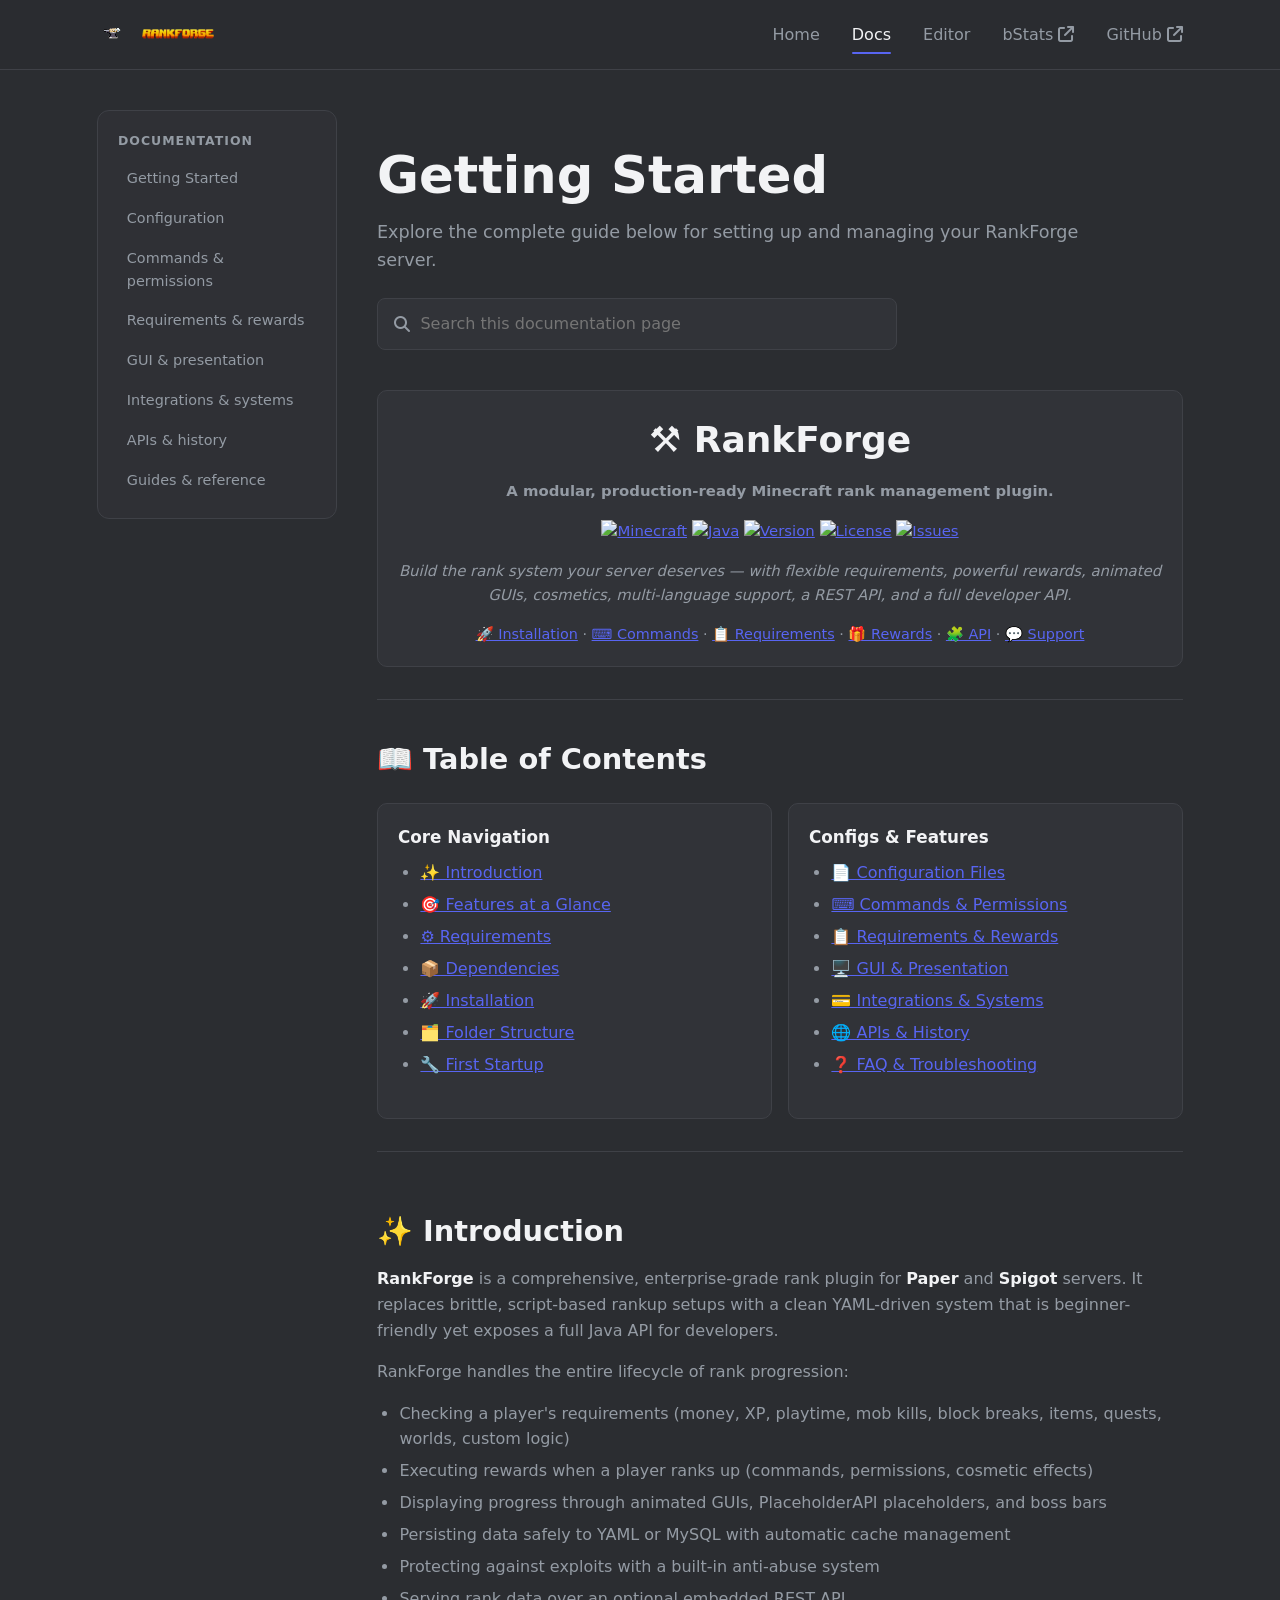
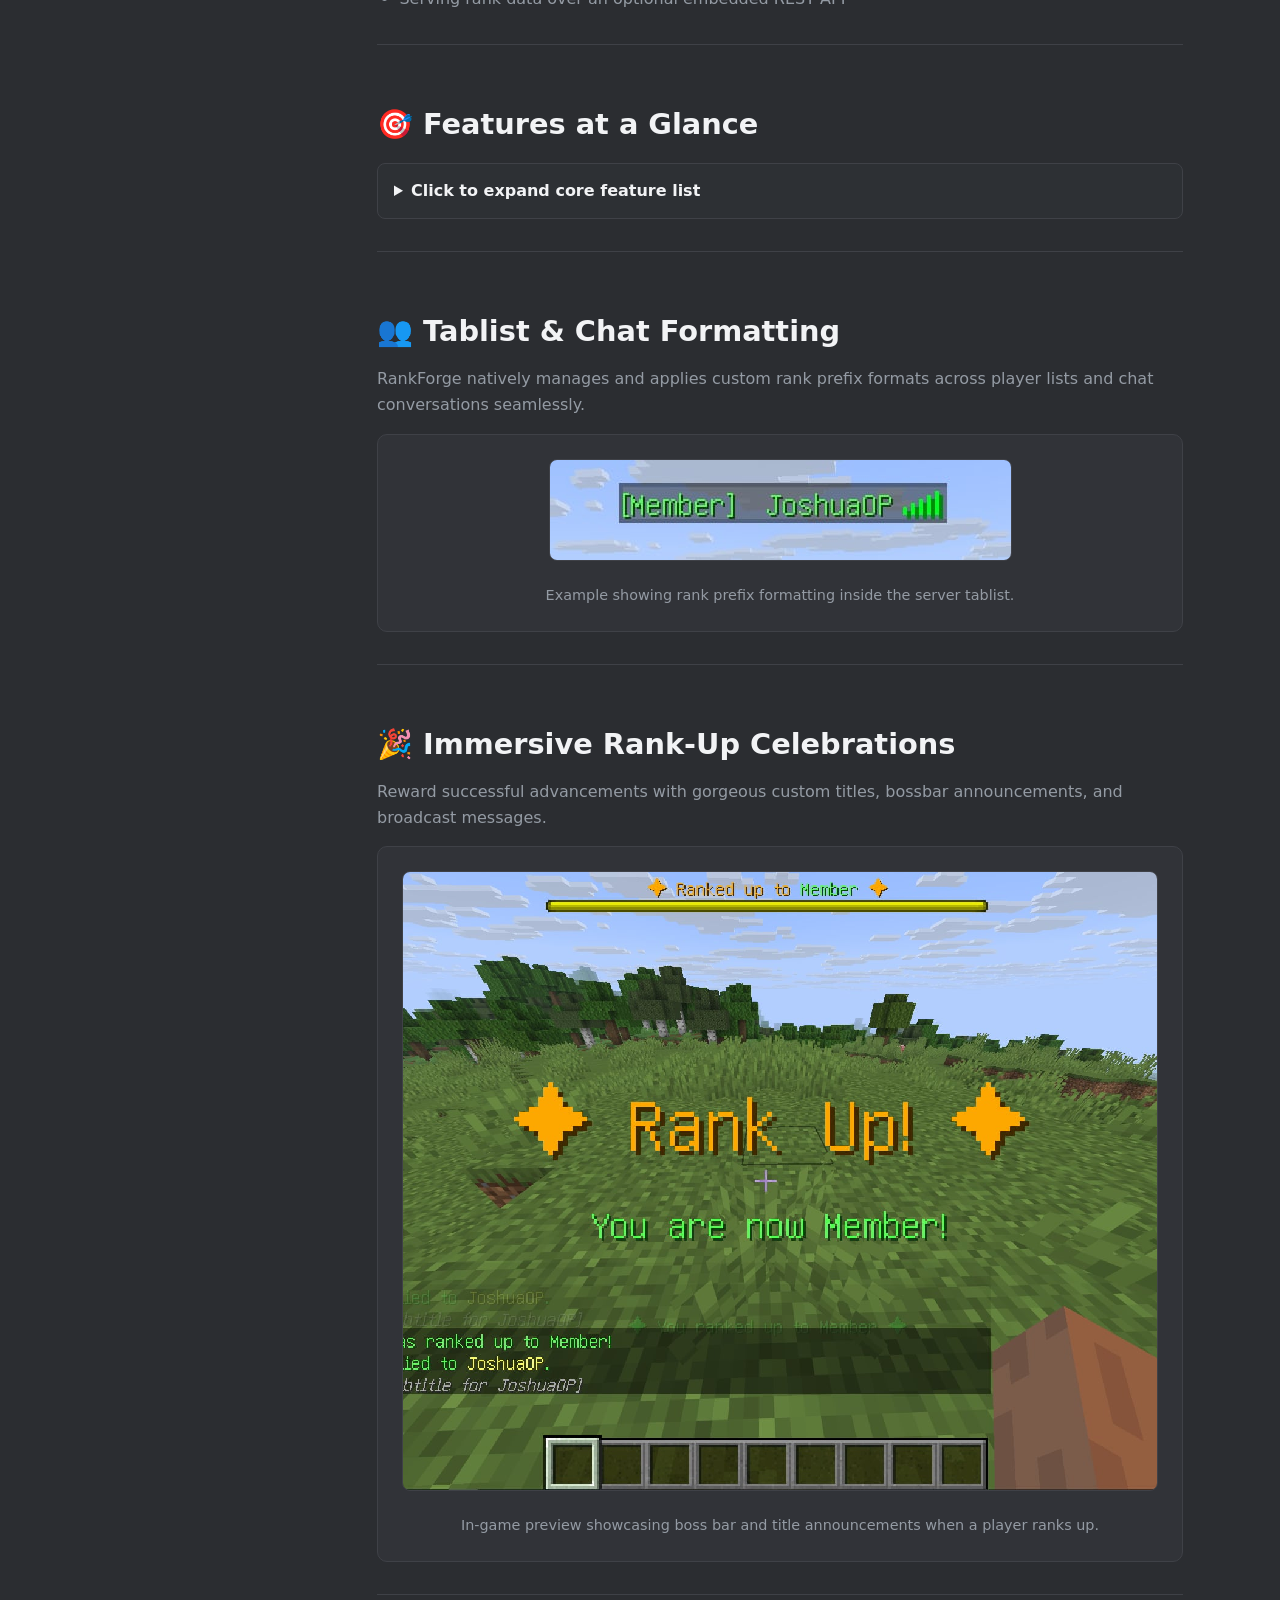
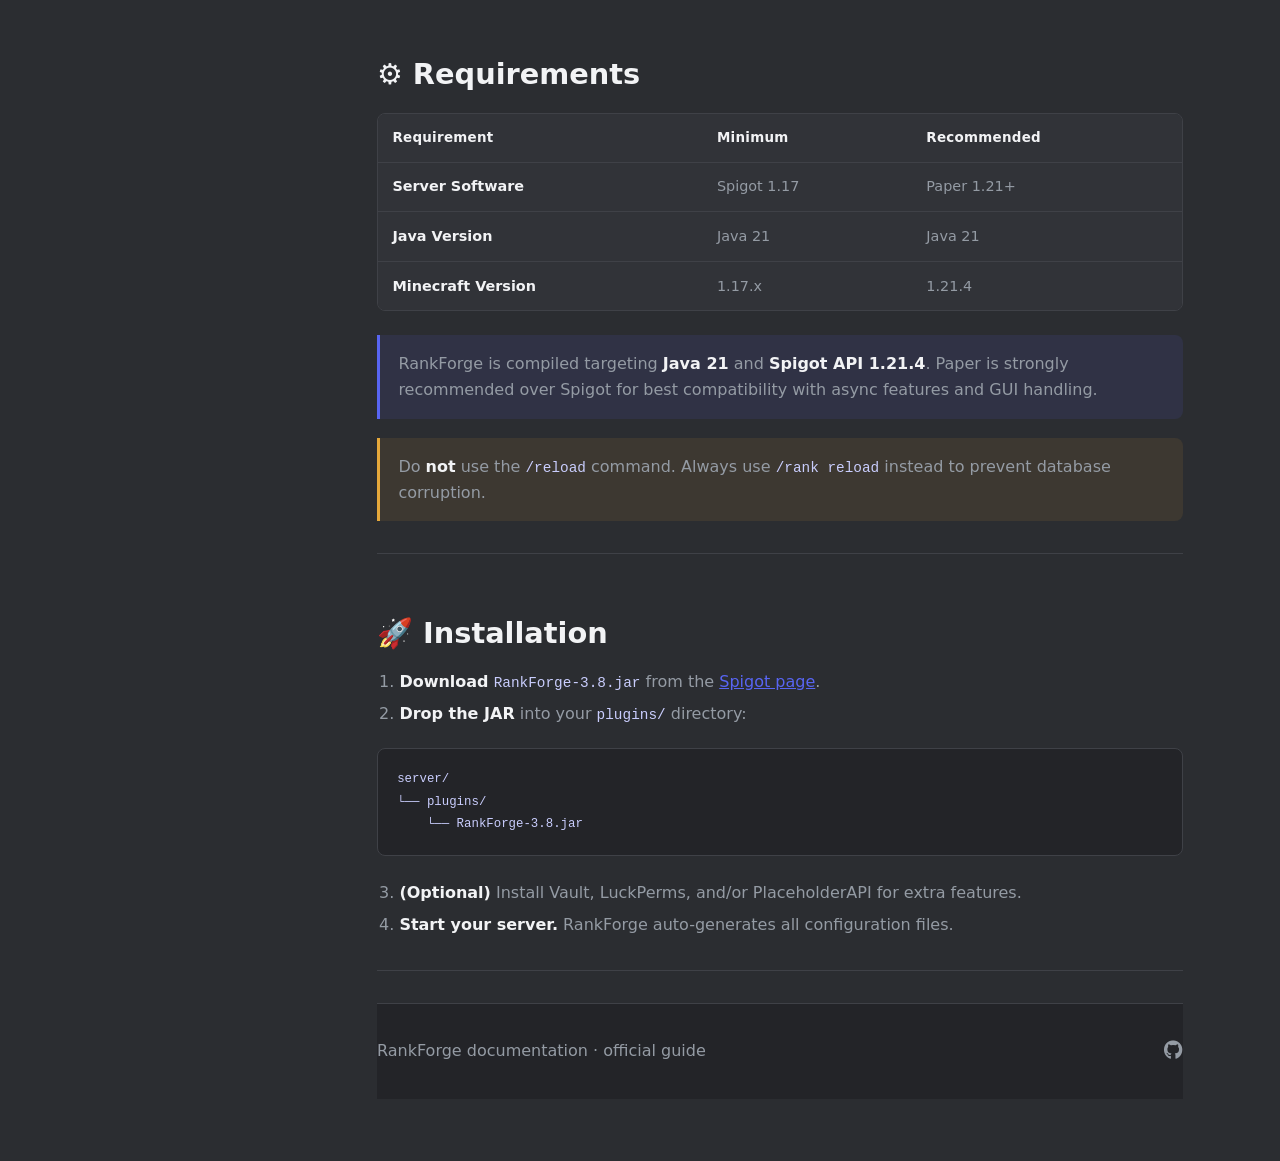
==== commit 0f5a3a75: "Updated" ====
--- a/docs/index.html
+++ b/docs/index.html
@@ -59,7 +59,7 @@
                     <p style="margin: 1rem 0;">
                         <a href="https://www.minecraft.net/" target="_blank" rel="noreferrer"><img class="docs-badge" src="https://img.shields.io/badge/Minecraft-1.20+-brightgreen?style=for-the-badge&amp;logo=minecraft" alt="Minecraft"></a> 
                         <a href="https://adoptium.net/" target="_blank" rel="noreferrer"><img class="docs-badge" src="https://img.shields.io/badge/Java-21%2B-orange?style=for-the-badge&amp;logo=openjdk" alt="Java"></a> 
-                        <a href="https://github.com/JoshuaOP/RankForge/releases" target="_blank" rel="noreferrer"><img class="docs-badge" src="https://img.shields.io/badge/Version-3.7-purple?style=for-the-badge" alt="Version"></a> 
+                        <a href="https://github.com/JoshuaOP/RankForge/releases" target="_blank" rel="noreferrer"><img class="docs-badge" src="https://img.shields.io/badge/Version-3.8-purple?style=for-the-badge" alt="Version"></a> 
                         <a href="../LICENSE"><img class="docs-badge" src="https://img.shields.io/badge/License-MIT-blue?style=for-the-badge" alt="License"></a> 
                         <a href="https://github.com/JoshuaOP/RankForge/issues" target="_blank" rel="noreferrer"><img class="docs-badge" src="https://img.shields.io/github/issues/JoshuaOP/RankForge?style=for-the-badge" alt="Issues"></a>
                     </p>
@@ -192,12 +192,12 @@
                 <section class="docs-section">
                     <h2 id="installation">🚀 Installation</h2>
                     <ol>
-                        <li><strong>Download</strong> <code>RankForge-3.7.jar</code> from the <a href="https://www.spigotmc.org/" target="_blank" rel="noreferrer">Spigot page</a>.</li>
+                        <li><strong>Download</strong> <code>RankForge-3.8.jar</code> from the <a href="https://www.spigotmc.org/" target="_blank" rel="noreferrer">Spigot page</a>.</li>
                         <li><strong>Drop the JAR</strong> into your <code>plugins/</code> directory:</li>
                     </ol>
                     <pre class="docs-code"><code>server/
 └── plugins/
-    └── RankForge-3.7.jar</code></pre>
+    └── RankForge-3.8.jar</code></pre>
                     <ol start="3">
                         <li><strong>(Optional)</strong> Install Vault, LuckPerms, and/or PlaceholderAPI for extra features.</li>
                         <li><strong>Start your server.</strong> RankForge auto-generates all configuration files.</li>
